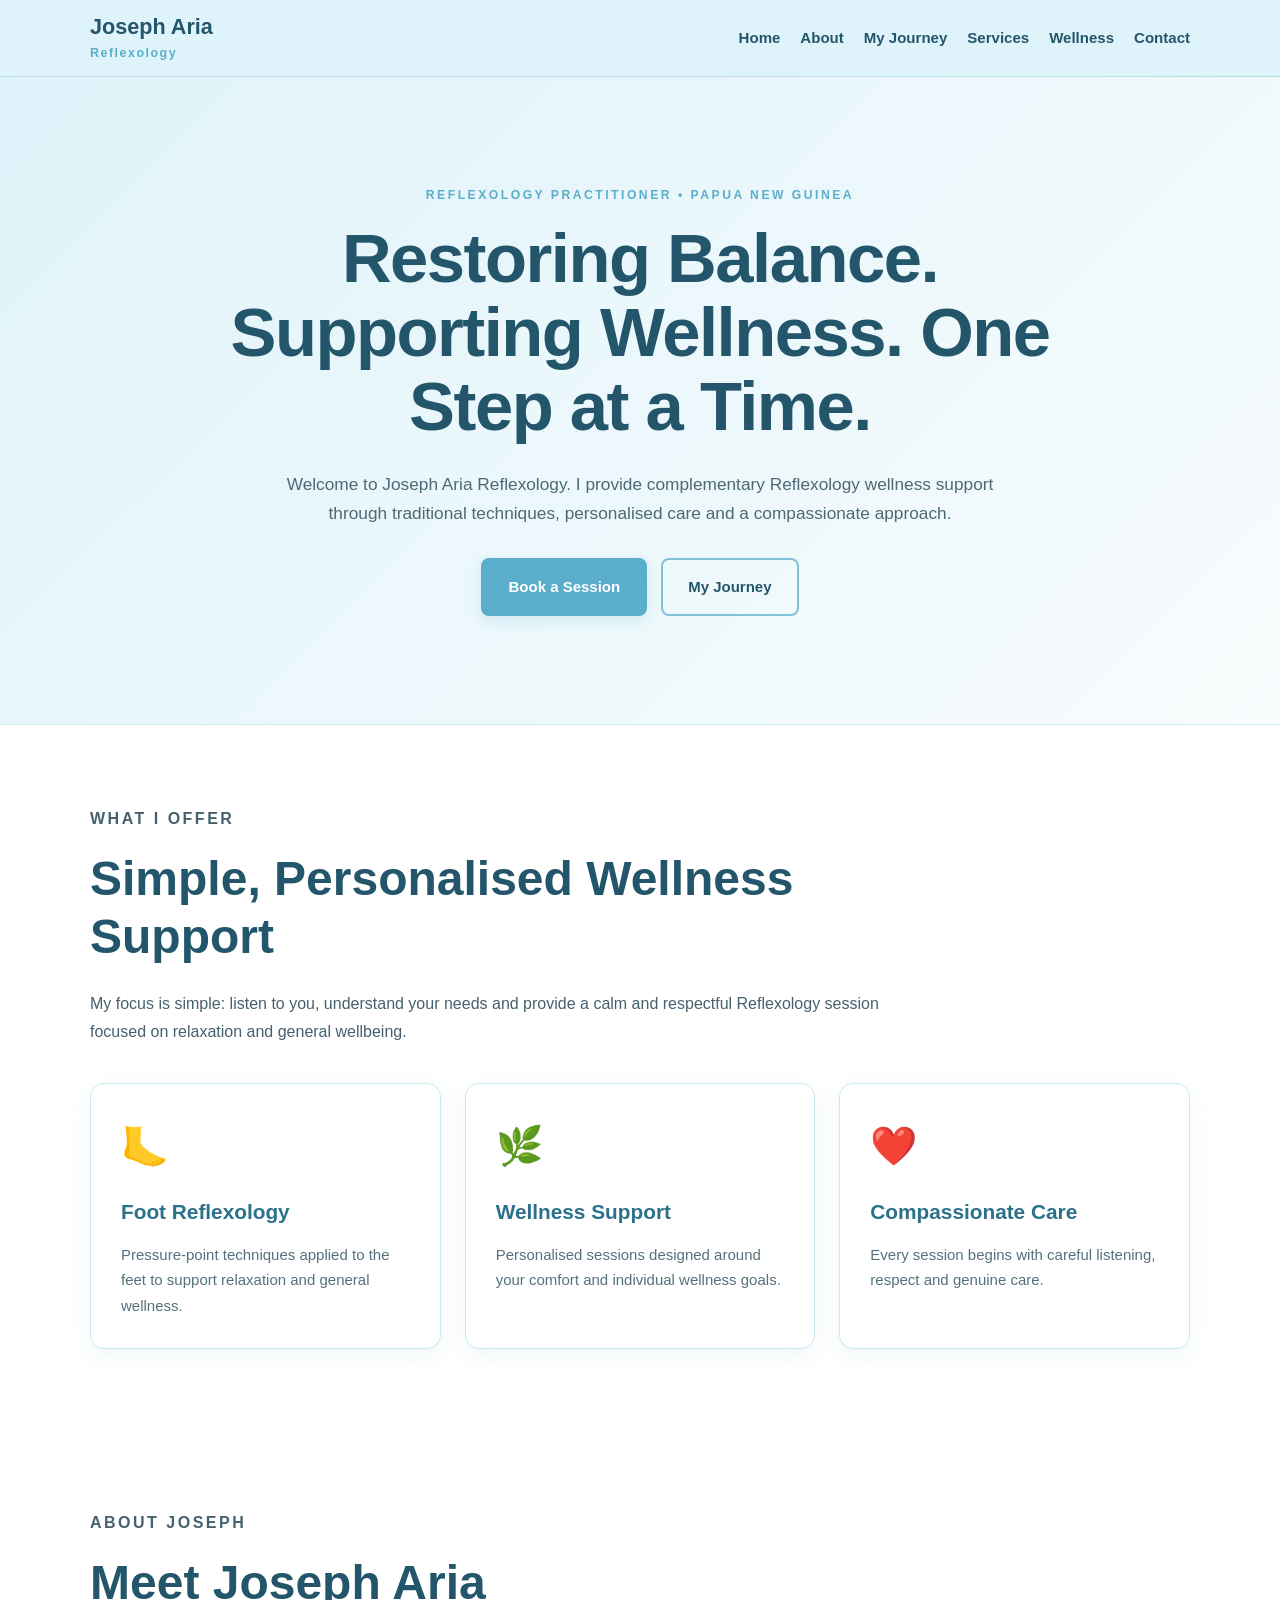
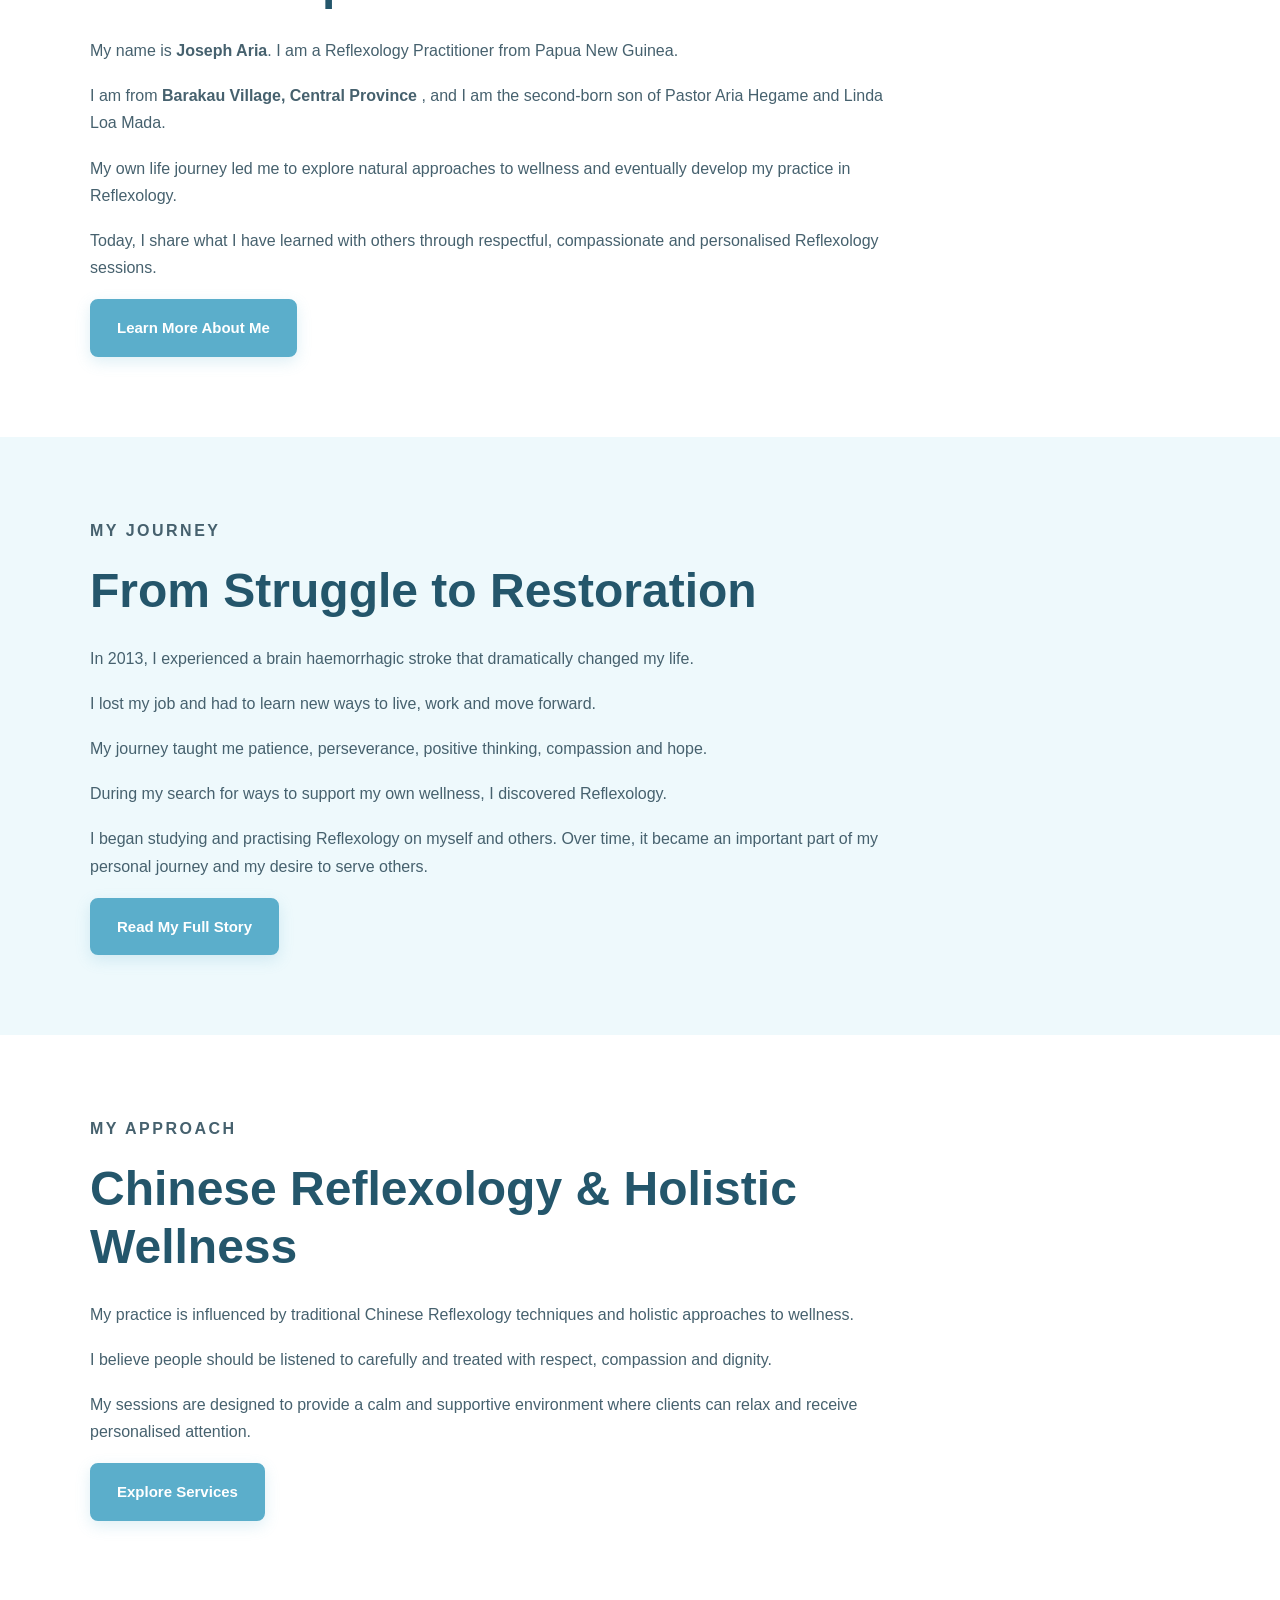
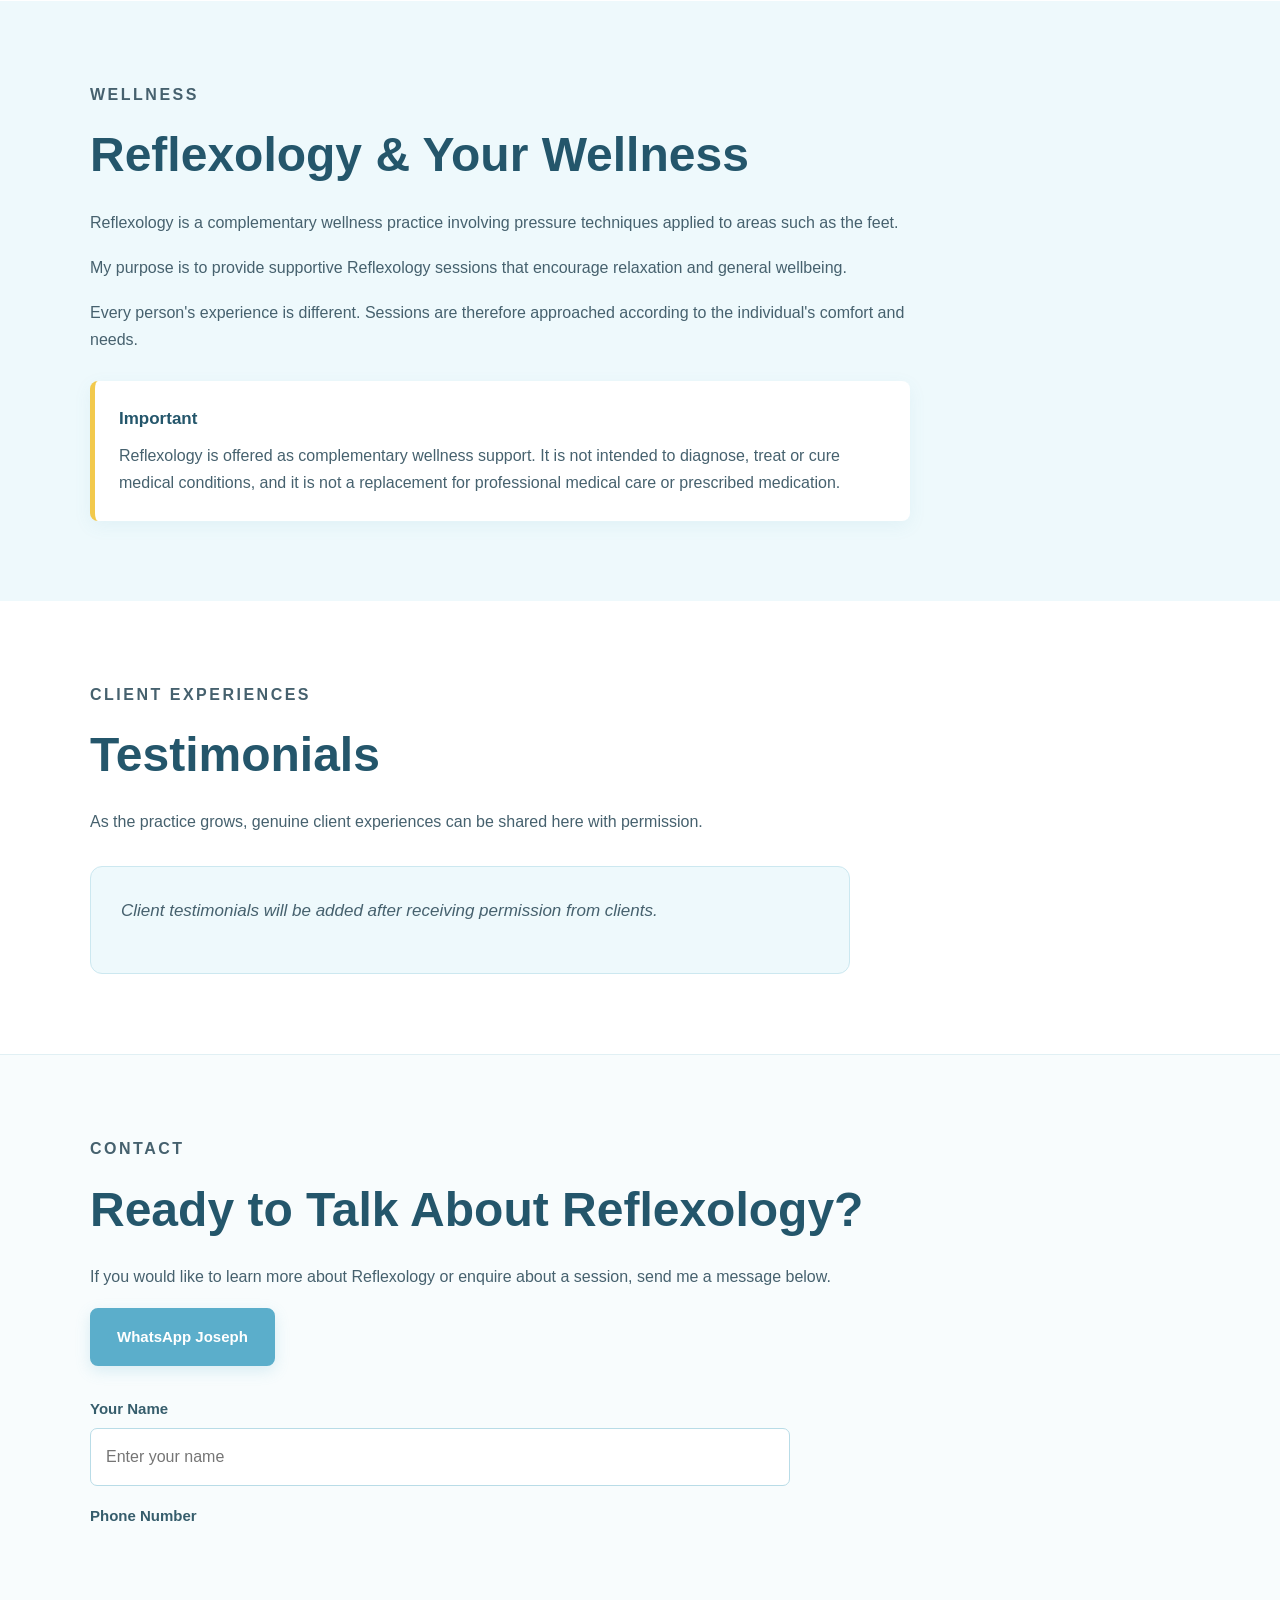
==== index.html @ c3924bcb "Refactor index.html structure and meta tags" ====
<!DOCTYPE html>
<html lang="en">

<head>

    <meta charset="UTF-8">

    <meta
        name="viewport"
        content="width=device-width, initial-scale=1.0"
    >

    <title>
        Joseph Aria Reflexology | Reflexology Practitioner PNG
    </title>

    <meta
        name="description"
        content="Joseph Aria Reflexology — complementary wellness support through Chinese Reflexology techniques in Papua New Guinea."
    >

    <link
        rel="stylesheet"
        href="style.css"
    >

</head>


<body>


    <!-- =========================================
         HEADER
    ========================================== -->

    <header>

        <div class="container">

            <div class="logo">

                <h2>
                    Joseph Aria
                </h2>

                <span>
                    Reflexology
                </span>

            </div>


            <button
                class="menu-toggle"
                aria-label="Open navigation menu"
                type="button"
            >
                ☰
            </button>


            <nav>

                <a href="index.html#home">
                    Home
                </a>

                <a href="about.html">
                    About
                </a>

                <a href="index.html#journey">
                    My Journey
                </a>

                <a href="services.html">
                    Services
                </a>

                <a href="index.html#wellness">
                    Wellness
                </a>

                <a href="index.html#contact">
                    Contact
                </a>

            </nav>

        </div>

    </header>



    <!-- =========================================
         MAIN
    ========================================== -->

    <main>


        <!-- =====================================
             HERO
        ====================================== -->

        <section
            id="home"
            class="hero"
        >

            <div class="container">

                <p class="section-label">
                    REFLEXOLOGY PRACTITIONER • PAPUA NEW GUINEA
                </p>


                <h1>
                    Restoring Balance.
                    Supporting Wellness.
                    One Step at a Time.
                </h1>


                <p>
                    Welcome to Joseph Aria Reflexology.
                    I provide complementary Reflexology
                    wellness support through traditional
                    techniques, personalised care and a
                    compassionate approach.
                </p>


                <div class="hero-buttons">

                    <a
                        href="#contact"
                        class="button primary"
                    >
                        Book a Session
                    </a>


                    <a
                        href="#journey"
                        class="button secondary"
                    >
                        My Journey
                    </a>

                </div>

            </div>

        </section>



        <!-- =====================================
             WHAT I OFFER
        ====================================== -->

        <section class="section">

            <div class="container">

                <p class="section-label">
                    WHAT I OFFER
                </p>


                <h2>
                    Simple, Personalised Wellness Support
                </h2>


                <p>
                    My focus is simple: listen to you,
                    understand your needs and provide a
                    calm and respectful Reflexology session
                    focused on relaxation and general
                    wellbeing.
                </p>


                <div class="service-grid">


                    <div class="service-card">

                        <div class="service-icon">
                            🦶
                        </div>

                        <h3>
                            Foot Reflexology
                        </h3>

                        <p>
                            Pressure-point techniques applied
                            to the feet to support relaxation
                            and general wellness.
                        </p>

                    </div>



                    <div class="service-card">

                        <div class="service-icon">
                            🌿
                        </div>

                        <h3>
                            Wellness Support
                        </h3>

                        <p>
                            Personalised sessions designed
                            around your comfort and individual
                            wellness goals.
                        </p>

                    </div>



                    <div class="service-card">

                        <div class="service-icon">
                            ❤️
                        </div>

                        <h3>
                            Compassionate Care
                        </h3>

                        <p>
                            Every session begins with careful
                            listening, respect and genuine care.
                        </p>

                    </div>


                </div>

            </div>

        </section>



        <!-- =====================================
             ABOUT JOSEPH
        ====================================== -->

        <section
            id="about"
            class="section"
        >

            <div class="container">

                <p class="section-label">
                    ABOUT JOSEPH
                </p>


                <h2>
                    Meet Joseph Aria
                </h2>


                <p>
                    My name is <strong>Joseph Aria</strong>.
                    I am a Reflexology Practitioner from
                    Papua New Guinea.
                </p>


                <p>
                    I am from
                    <strong>
                        Barakau Village, Central Province
                    </strong>,
                    and I am the second-born son of
                    Pastor Aria Hegame and Linda Loa Mada.
                </p>


                <p>
                    My own life journey led me to explore
                    natural approaches to wellness and
                    eventually develop my practice in
                    Reflexology.
                </p>


                <p>
                    Today, I share what I have learned with
                    others through respectful, compassionate
                    and personalised Reflexology sessions.
                </p>


                <a
                    href="about.html"
                    class="button primary"
                >
                    Learn More About Me
                </a>

            </div>

        </section>



        <!-- =====================================
             MY JOURNEY
        ====================================== -->

        <section
            id="journey"
            class="section journey-section"
        >

            <div class="container">

                <p class="section-label">
                    MY JOURNEY
                </p>


                <h2>
                    From Struggle to Restoration
                </h2>


                <p>
                    In 2013, I experienced a brain
                    haemorrhagic stroke that dramatically
                    changed my life.
                </p>


                <p>
                    I lost my job and had to learn new ways
                    to live, work and move forward.
                </p>


                <p>
                    My journey taught me patience,
                    perseverance, positive thinking,
                    compassion and hope.
                </p>


                <p>
                    During my search for ways to support
                    my own wellness, I discovered
                    Reflexology.
                </p>


                <p>
                    I began studying and practising
                    Reflexology on myself and others.
                    Over time, it became an important part
                    of my personal journey and my desire
                    to serve others.
                </p>


                <a
                    href="about.html"
                    class="button primary"
                >
                    Read My Full Story
                </a>

            </div>

        </section>



        <!-- =====================================
             MY APPROACH
        ====================================== -->

        <section class="section">

            <div class="container">

                <p class="section-label">
                    MY APPROACH
                </p>


                <h2>
                    Chinese Reflexology & Holistic Wellness
                </h2>


                <p>
                    My practice is influenced by traditional
                    Chinese Reflexology techniques and
                    holistic approaches to wellness.
                </p>


                <p>
                    I believe people should be listened to
                    carefully and treated with respect,
                    compassion and dignity.
                </p>


                <p>
                    My sessions are designed to provide a
                    calm and supportive environment where
                    clients can relax and receive
                    personalised attention.
                </p>


                <a
                    href="services.html"
                    class="button primary"
                >
                    Explore Services
                </a>

            </div>

        </section>



        <!-- =====================================
             WELLNESS
        ====================================== -->

        <section
            id="wellness"
            class="section wellness-section"
        >

            <div class="container">

                <p class="section-label">
                    WELLNESS
                </p>


                <h2>
                    Reflexology & Your Wellness
                </h2>


                <p>
                    Reflexology is a complementary wellness
                    practice involving pressure techniques
                    applied to areas such as the feet.
                </p>


                <p>
                    My purpose is to provide supportive
                    Reflexology sessions that encourage
                    relaxation and general wellbeing.
                </p>


                <p>
                    Every person's experience is different.
                    Sessions are therefore approached
                    according to the individual's comfort
                    and needs.
                </p>


                <div class="notice">

                    <strong>
                        Important
                    </strong>

                    <p>
                        Reflexology is offered as complementary
                        wellness support. It is not intended
                        to diagnose, treat or cure medical
                        conditions, and it is not a replacement
                        for professional medical care or
                        prescribed medication.
                    </p>

                </div>

            </div>

        </section>



        <!-- =====================================
             CLIENT EXPERIENCES
        ====================================== -->

        <section class="section">

            <div class="container">

                <p class="section-label">
                    CLIENT EXPERIENCES
                </p>


                <h2>
                    Testimonials
                </h2>


                <p>
                    As the practice grows, genuine client
                    experiences can be shared here with
                    permission.
                </p>


                <div class="testimonial">

                    <p>
                        Client testimonials will be added
                        after receiving permission from
                        clients.
                    </p>

                </div>

            </div>

        </section>



        <!-- =====================================
             CONTACT
        ====================================== -->

        <section
            id="contact"
            class="section contact-section"
        >

            <div class="container">

                <p class="section-label">
                    CONTACT
                </p>


                <h2>
                    Ready to Talk About Reflexology?
                </h2>


                <p>
                    If you would like to learn more about
                    Reflexology or enquire about a session,
                    send me a message below.
                </p>


                <!-- WHATSAPP -->

                <a
                    href="https://wa.me/67577432661?text=Hello%20Joseph%2C%20I%20would%20like%20to%20learn%20more%20about%20Reflexology."
                    class="button primary whatsapp-button"
                    target="_blank"
                    rel="noopener"
                >
                    WhatsApp Joseph
                </a>


                <!-- CONTACT FORM -->

                <form id="contactForm">


                    <label for="name">
                        Your Name
                    </label>


                    <input
                        type="text"
                        id="name"
                        name="name"
                        placeholder="Enter your name"
                        required
                    >


                    <label for="phone">
                        Phone Number
                    </label>


                    <input
                        type="tel"
                        id
---- style.css ----
/* =====================================================
JOSEPH ARIA REFLEXOLOGY
REFLEXOLOGY PRACTITIONER PNG
80/20 WEBSITE DESIGN
===================================================== */

/* =====================================================

1. RESET
   ===================================================== */

* {
  margin: 0;
  padding: 0;
  box-sizing: border-box;
  }

html {
scroll-behavior: smooth;
}

body {
font-family: Arial, Helvetica, sans-serif;
background: #ffffff;
color: #365563;
line-height: 1.7;
}

img {
max-width: 100%;
height: auto;
display: block;
}

a {
color: inherit;
}

button,
input,
textarea {
font: inherit;
}

/* =====================================================
2. CONTAINER
===================================================== */

.container {
width: 90%;
max-width: 1100px;
margin: 0 auto;
}

/* =====================================================
3. HEADER
===================================================== */

header {
position: sticky;
top: 0;
z-index: 1000;

background: #dff3fa;

border-bottom: 1px solid #b9dce8;

}

header .container {
min-height: 76px;

display: flex;
align-items: center;
justify-content: space-between;

gap: 20px;

}

/* =====================================================
4. LOGO
===================================================== */

.logo {
line-height: 1.1;
}

.logo h2 {
color: #24566b;

font-size: 1.35rem;

margin-bottom: 4px;

}

.logo span {
color: #5baecb;

font-size: 0.78rem;

font-weight: bold;

letter-spacing: 1.5px;

}

/* =====================================================
5. MOBILE MENU BUTTON
===================================================== */

.menu-toggle {
display: none;

border: none;
background: transparent;

color: #24566b;

font-size: 30px;

cursor: pointer;

padding: 5px;

}

/* =====================================================
6. NAVIGATION
===================================================== */

nav {
display: flex;

align-items: center;

gap: 20px;

}

nav a {
color: #24566b;

text-decoration: none;

font-size: 0.94rem;

font-weight: 600;

padding: 8px 0;

transition: color 0.25s ease;

}

nav a:hover {
color: #d1a52c;
}

/* =====================================================
7. HERO — THE FIRST 20%
===================================================== */

.hero {
min-height: 72vh;

display: flex;
align-items: center;

text-align: center;

background:
    linear-gradient(
        135deg,
        #dff3fa 0%,
        #f8fcfd 100%
    );

border-bottom: 1px solid #cde9f2;

padding: 90px 0;

}

.hero .container {
max-width: 950px;
}

.hero h1 {
max-width: 900px;

margin: 16px auto 25px;

color: #24566b;

font-size: clamp(2.4rem, 7vw, 4.3rem);

line-height: 1.08;

letter-spacing: -1.5px;

}

.hero p:not(.section-label) {
max-width: 720px;

margin: 0 auto 30px;

color: #4d6975;

font-size: 1.08rem;

}

/* =====================================================
8. SECTION LABEL
===================================================== */

.section-label {
color: #5baecb;

font-size: 0.76rem;

font-weight: bold;

letter-spacing: 2.5px;

text-transform: uppercase;

margin-bottom: 14px;

}

/* =====================================================
9. HERO BUTTONS
===================================================== */

.hero-buttons {
display: flex;

justify-content: center;
align-items: center;

gap: 14px;

flex-wrap: wrap;

margin-top: 28px;

}

/* =====================================================
10. BUTTON SYSTEM
===================================================== */

.button {
display: inline-block;

padding: 14px 25px;

border-radius: 8px;

text-decoration: none;

font-size: 15px;

font-weight: bold;

border: 2px solid transparent;

cursor: pointer;

transition:
    transform 0.2s ease,
    background 0.2s ease,
    color 0.2s ease,
    border-color 0.2s ease;

}

.button:hover {
transform: translateY(-2px);
}

.primary {
background: #5baecb;

color: #ffffff;

border-color: #5baecb;

box-shadow:
    0 5px 15px rgba(91, 174, 203, 0.20);

}

.primary:hover {
background: #24566b;

border-color: #24566b;

}

.secondary {
background: transparent;

color: #24566b;

border-color: #7fc3da;

}

.secondary:hover {
background: #24566b;

color: #ffffff;

border-color: #24566b;

}

/* =====================================================
11. GENERAL SECTIONS
===================================================== */

.section {
padding: 80px 0;
}

.section h2 {
max-width: 850px;

color: #24566b;

font-size: clamp(2rem, 5vw, 3rem);

line-height: 1.2;

margin-bottom: 25px;

}

.section p {
max-width: 820px;

color: #46616e;

font-size: 16px;

margin-bottom: 18px;

}

/* =====================================================
12. ALTERNATING SECTIONS
===================================================== */

.journey-section,
.wellness-section {
background: #eef9fc;
}

/* =====================================================
13. SERVICES
===================================================== */

.service-grid {
display: grid;

grid-template-columns: repeat(3, 1fr);

gap: 24px;

margin-top: 38px;

}

.service-card {
background: #ffffff;

border: 1px solid #cce8f0;

border-radius: 14px;

padding: 30px;

box-shadow:
    0 6px 22px rgba(80, 150, 175, 0.09);

transition:
    transform 0.2s ease,
    box-shadow 0.2s ease;

}

.service-card:hover {
transform: translateY(-5px);

box-shadow:
    0 12px 30px rgba(80, 150, 175, 0.15);

}

.service-icon {
font-size: 38px;

margin-bottom: 16px;

}

.service-card h3 {
color: #2c718a;

font-size: 1.3rem;

margin-bottom: 12px;

}

.service-card p {
color: #55717d;

font-size: 15px;

margin-bottom: 0;

}

/* =====================================================
14. WELLNESS NOTICE
===================================================== */

.notice {
max-width: 820px;

margin-top: 28px;

padding: 24px;

background: #ffffff;

border-left: 5px solid #f2c94c;

border-radius: 8px;

box-shadow:
    0 5px 18px rgba(80, 150, 175, 0.08);

}

.notice strong {
display: block;

color: #24566b;

font-size: 17px;

margin-bottom: 8px;

}

.notice p {
margin-bottom: 0;
}

/* =====================================================
15. TESTIMONIALS
===================================================== */

.testimonial {
max-width: 760px;

margin-top: 30px;

padding: 30px;

background: #eef9fc;

border: 1px solid #cce8f0;

border-radius: 12px;

}

.testimonial p {
font-size: 17px;

font-style: italic;

}

.testimonial strong {
display: block;

color: #2c718a;

margin-top: 12px;

}

/* =====================================================
16. CONTACT
===================================================== */

#contact {
background: #f8fcfd;
}

.contact-section {
border-top: 1px solid #e1f0f4;
}

#contactForm {
max-width: 700px;

margin-top: 30px;

}

#contactForm label {
display: block;

color: #365d6c;

margin: 17px 0 7px;

font-size: 15px;

font-weight: bold;

}

#contactForm input,
#contactForm textarea {
width: 100%;

padding: 14px 15px;

border: 1px solid #b9dce7;

border-radius: 7px;

background: #ffffff;

color: #29404f;

font-size: 16px;

outline: none;

transition:
    border-color 0.2s ease,
    box-shadow 0.2s ease;

}

#contactForm input:focus,
#contactForm textarea:focus {
border-color: #5baecb;

box-shadow:
    0 0 0 3px rgba(91, 174, 203, 0.12);

}

#contactForm textarea {
resize: vertical;

min-height: 140px;

}

#contactForm button {
margin-top: 20px;
}

#formMessage {
margin-top: 18px;

color: #397d96;

font-weight: bold;

}

/* =====================================================
17. FOOTER
===================================================== */

footer {
background: #24566b;

color: #ffffff;

text-align: center;

padding: 50px 0;

border-top: 4px solid #f2c94c;

}

footer h3 {
color: #ffffff;

font-size: 20px;

letter-spacing: 1px;

margin-bottom: 10px;

}

footer p {
color: #d9edf3;

margin: 5px auto;

font-size: 14px;

}

.copyright {
margin-top: 24px !important;

color: #b9dce8 !important;

font-size: 12px !important;

}

/* =====================================================
18. ACCESSIBILITY
===================================================== */

a:focus,
button:focus,
input:focus,
textarea:focus {
outline: 3px solid #f2c94c;

outline-offset: 3px;

}

/* =====================================================
19. TABLET
===================================================== */

@media (max-width: 900px) {

nav {
    gap: 13px;
}

nav a {
    font-size: 0.88rem;
}

.service-grid {
    grid-template-columns: 1fr 1fr;
}

}

/* =====================================================
20. MOBILE
===================================================== */

@media (max-width: 768px) {

header .container {
    min-height: 68px;
}

.menu-toggle {
    display: block;
}

nav {
    display: none;

    position: absolute;

    top: 68px;

    left: 0;

    width: 100%;

    background: #dff3fa;

    flex-direction: column;

    align-items: stretch;

    gap: 0;

    padding: 8px 5%;

    border-bottom: 1px solid #b9dce8;

    box-shadow:
        0 8px 20px rgba(36, 86, 107, 0.10);
}

nav.active,
nav.show {
    display: flex;
}

nav a {
    padding: 14px 0;

    border-bottom: 1px solid #cce8f0;

    font-size: 15px;
}

nav a:last-child {
    border-bottom: none;
}

.hero {
    min-height: 75vh;

    padding: 70px 0;
}

.hero h1 {
    font-size: clamp(2.25rem, 11vw, 3.5rem);

    letter-spacing: -1px;
}

.hero p:not(.section-label) {
    font-size: 1rem;
}

.hero-buttons {
    flex-direction: column;

    align-items: stretch;

    max-width: 360px;

    margin-left: auto;

    margin-right: auto;
}

.hero-buttons .button {
    text-align: center;

    width: 100%;
}

.section {
    padding: 65px 0;
}

.section h2 {
    font-size: 2.1rem;
}

.service-grid {
    grid-template-columns: 1fr;

    gap: 18px;
}

.service-card {
    padding: 26px;
}

.notice {
    padding: 20px;
}

.testimonial {
    padding: 25px;
}

footer {
    padding: 45px 0;
}

}

/* =====================================================
21. SMALL PHONES
===================================================== */

@media (max-width: 400px) {

.container {
    width: 92%;
}

.logo h2 {
    font-size: 1.15rem;
}

.logo span {
    font-size: 0.7rem;
}

.hero h1 {
    font-size: 2.1rem;
}

.section h2 {
    font-size: 1.9rem;
}

}

/* =====================================================
22. REDUCED MOTION
===================================================== */

@media (prefers-reduced-motion: reduce) {

html {
    scroll-behavior: auto;
}

*,
*::before,
*::after {
    transition: none !important;
}

}
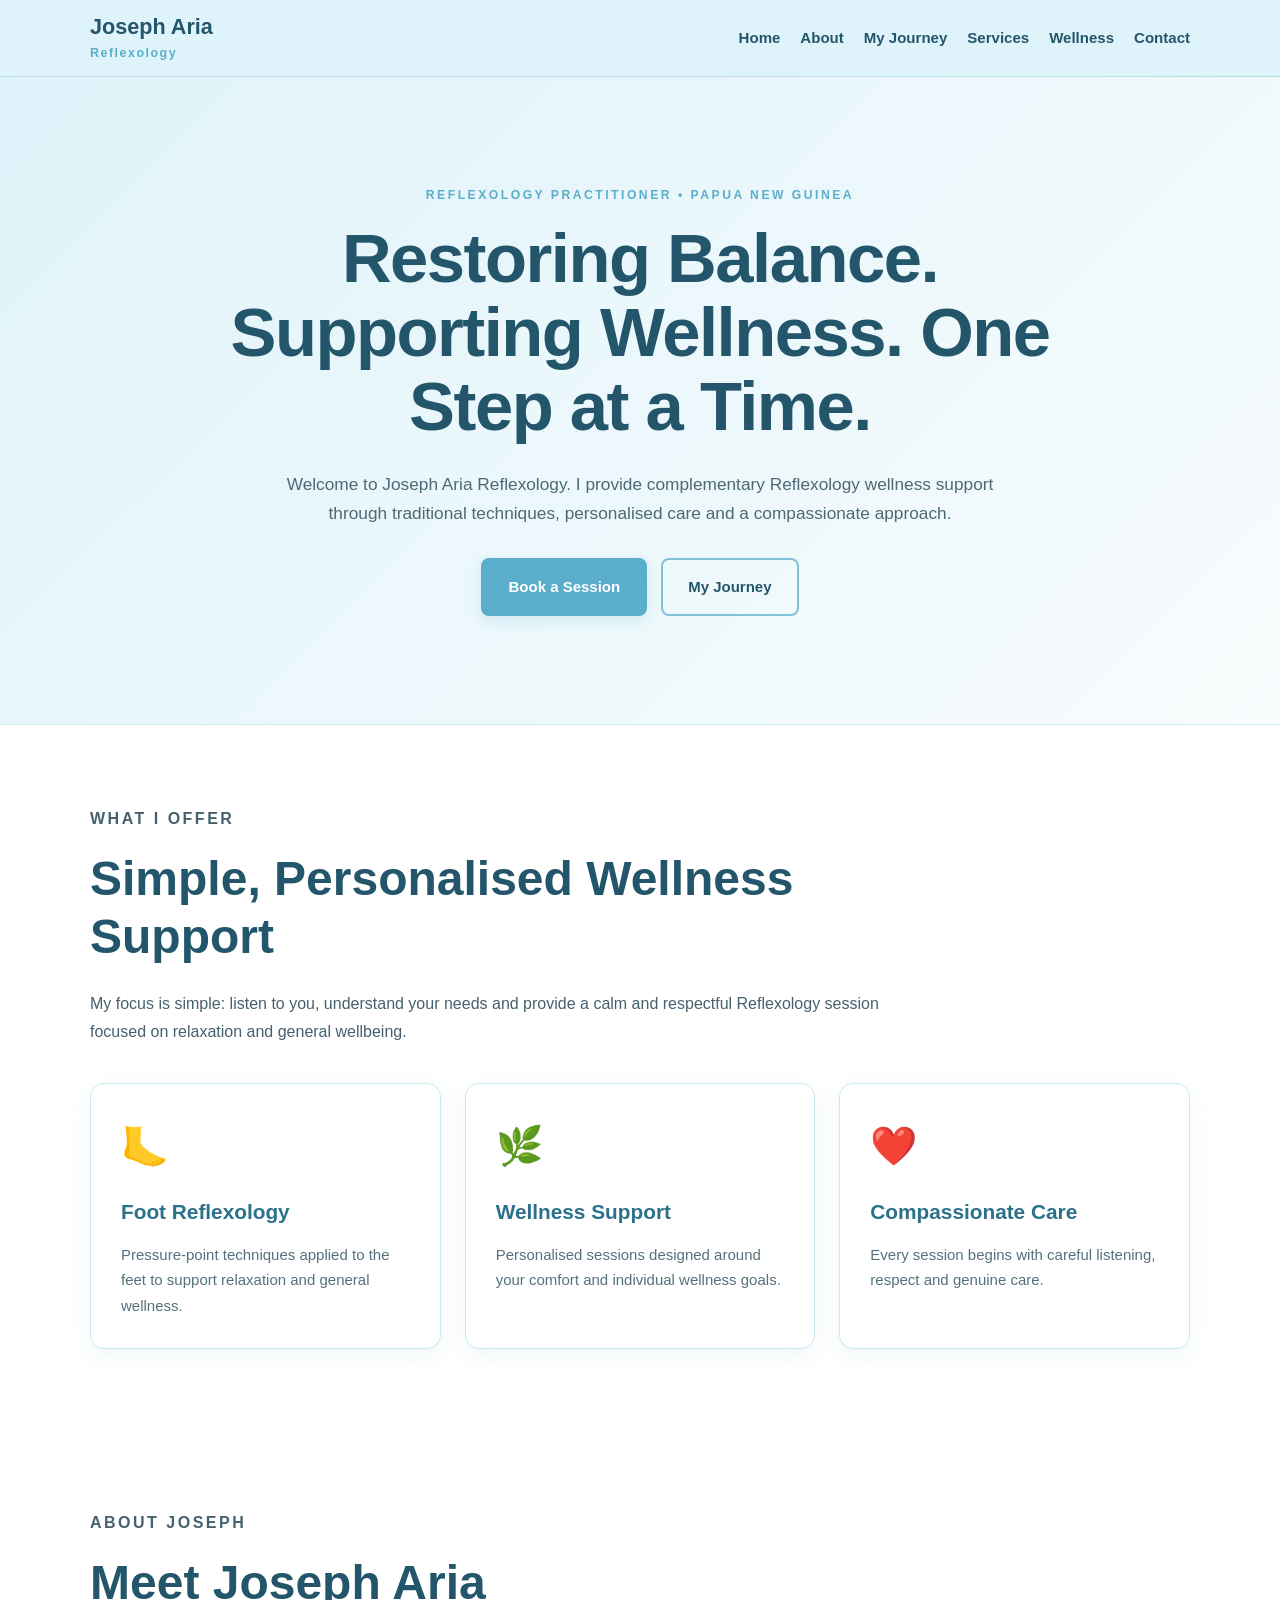
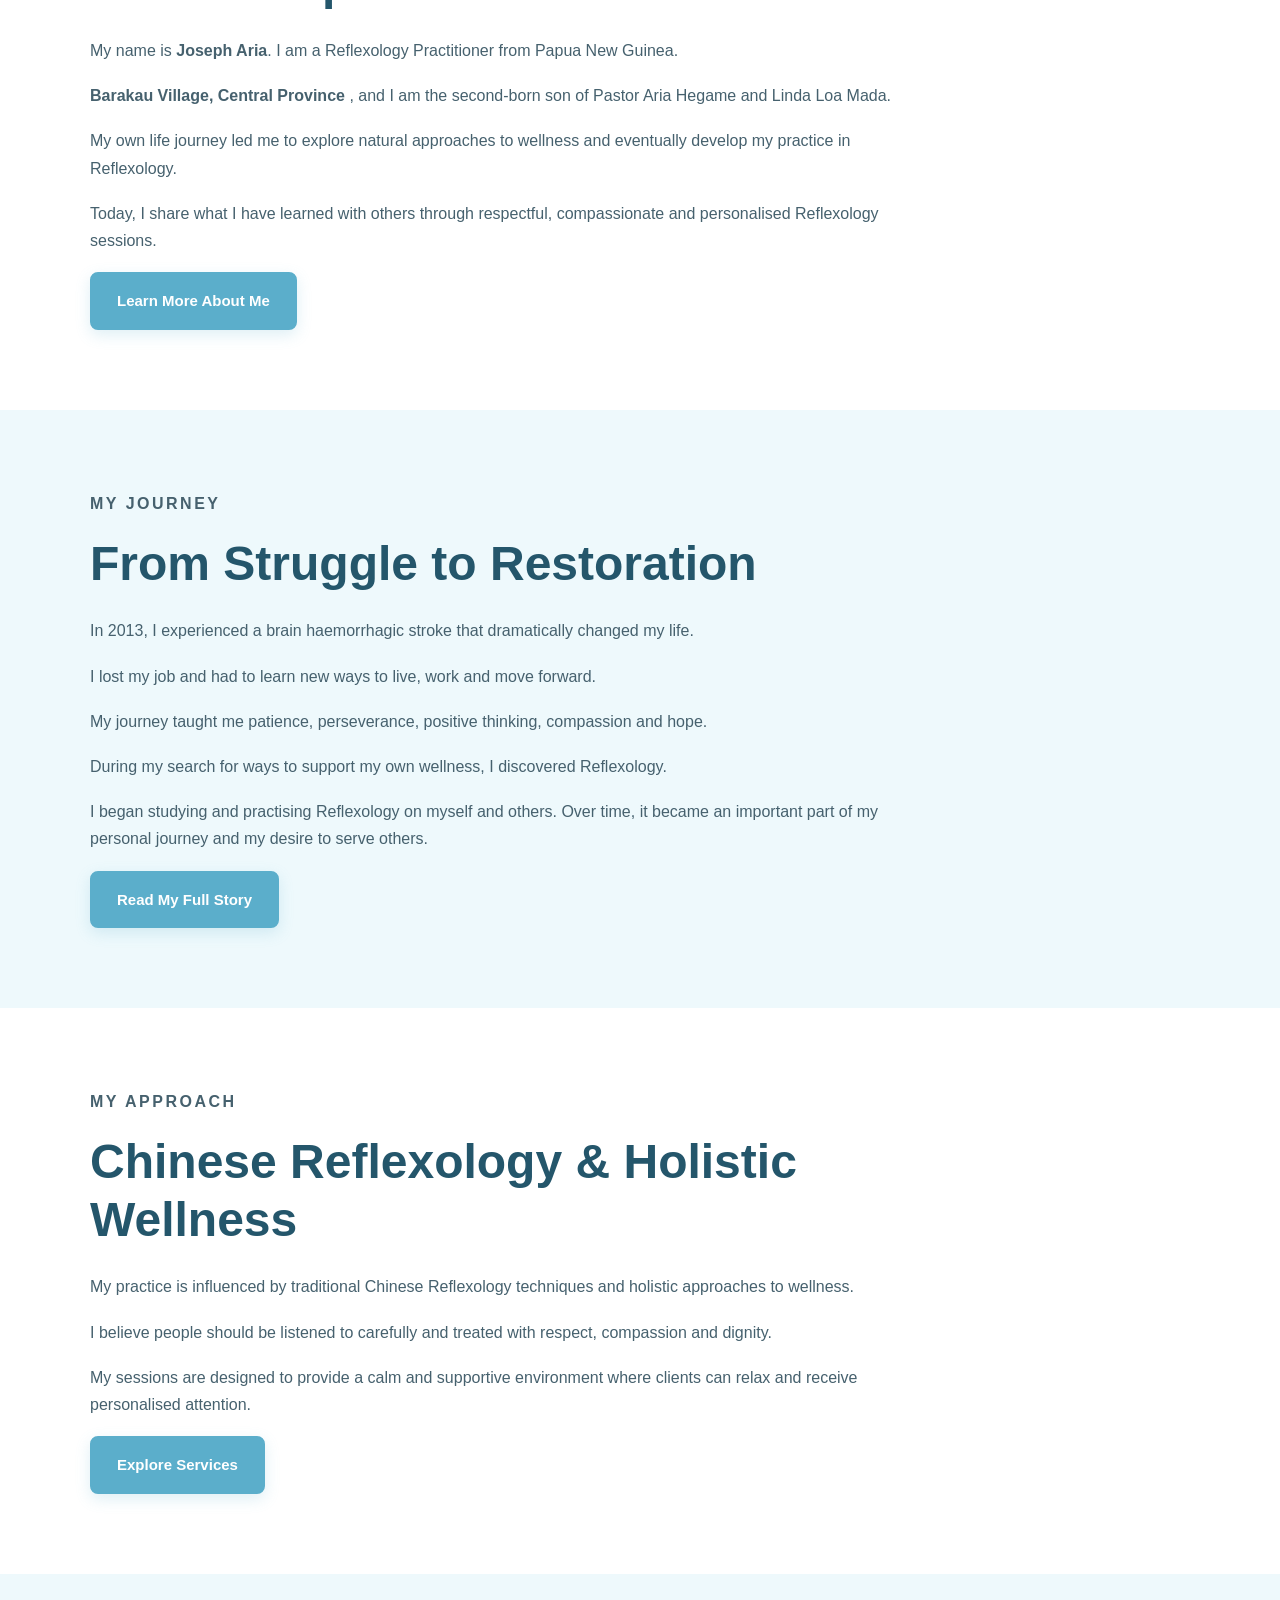
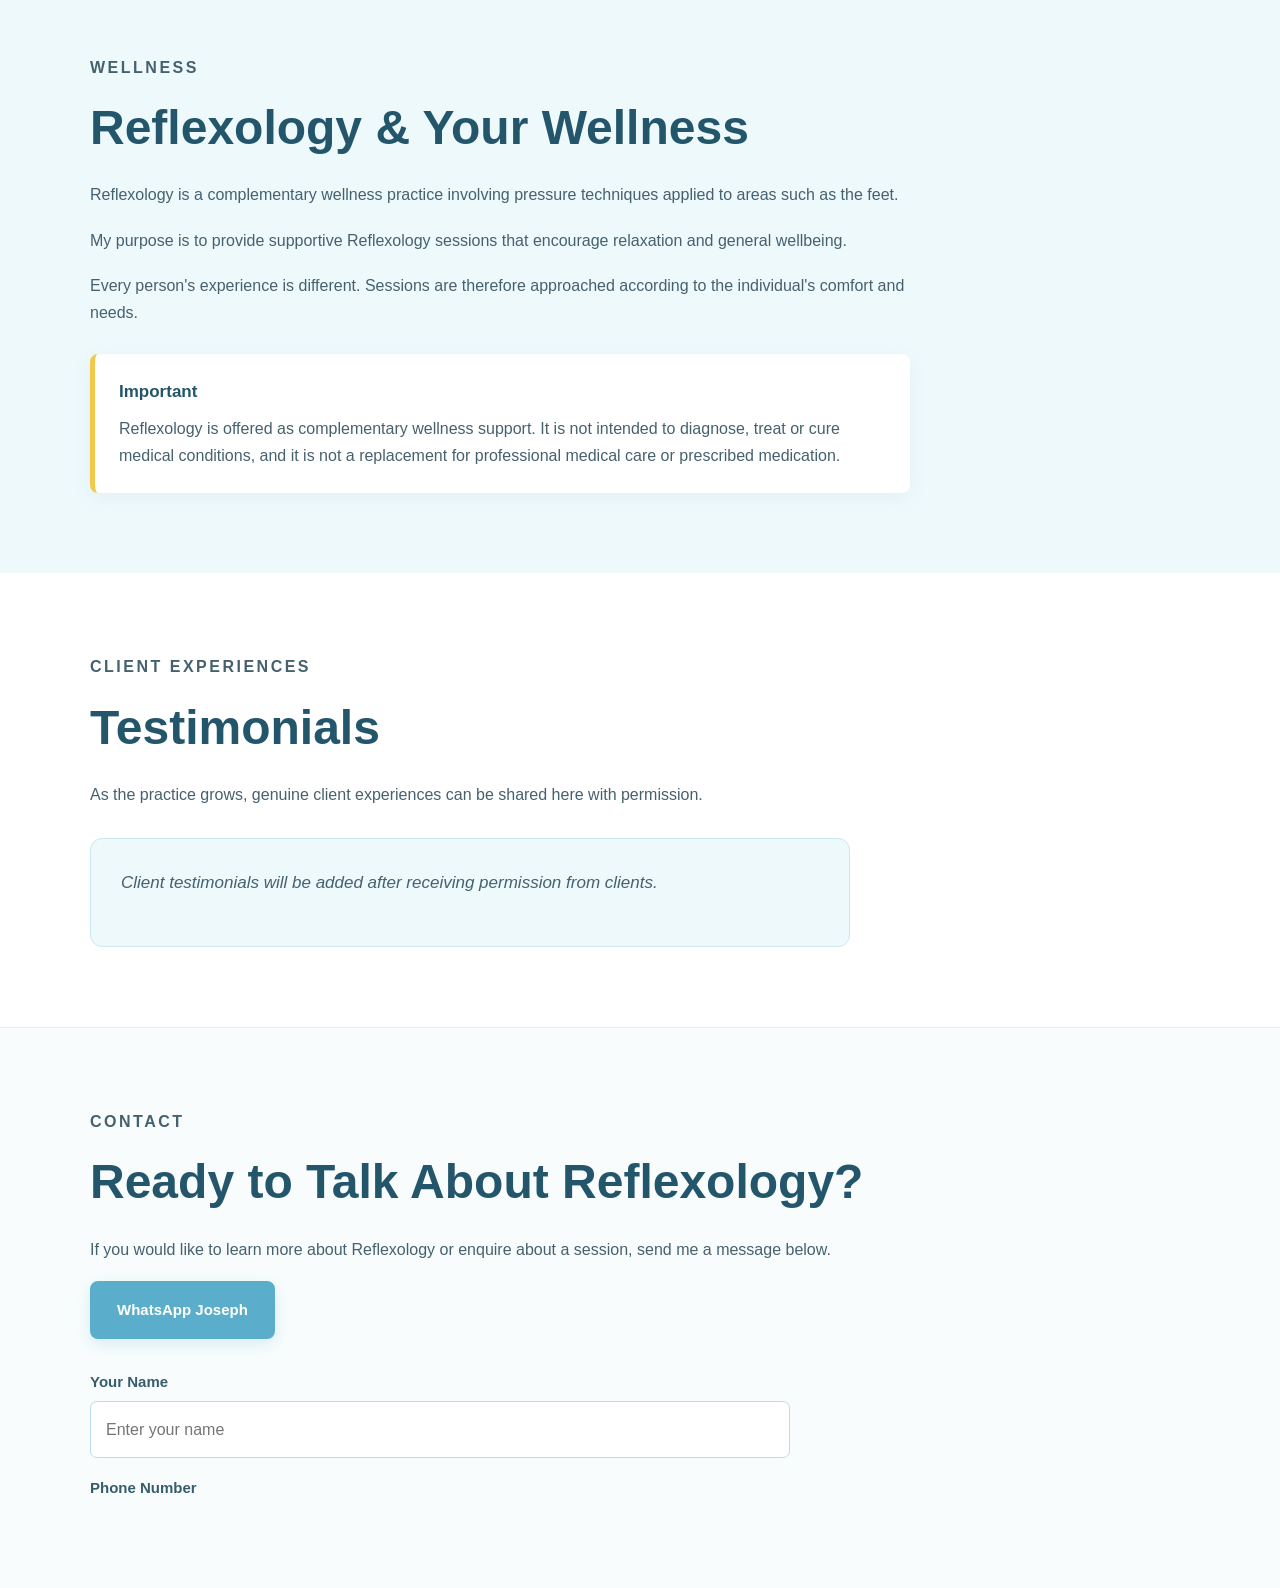
==== commit f4c83b7d: "Refactor paragraph to simplify location display" ====
--- a/index.html
+++ b/index.html
@@ -283,10 +283,9 @@
 
 
                 <p>
-                    I am from
                     <strong>
-                        Barakau Village, Central Province
-                    </strong>,
+    Barakau Village, Central Province
+</strong>,
                     and I am the second-born son of
                     Pastor Aria Hegame and Linda Loa Mada.
                 </p>
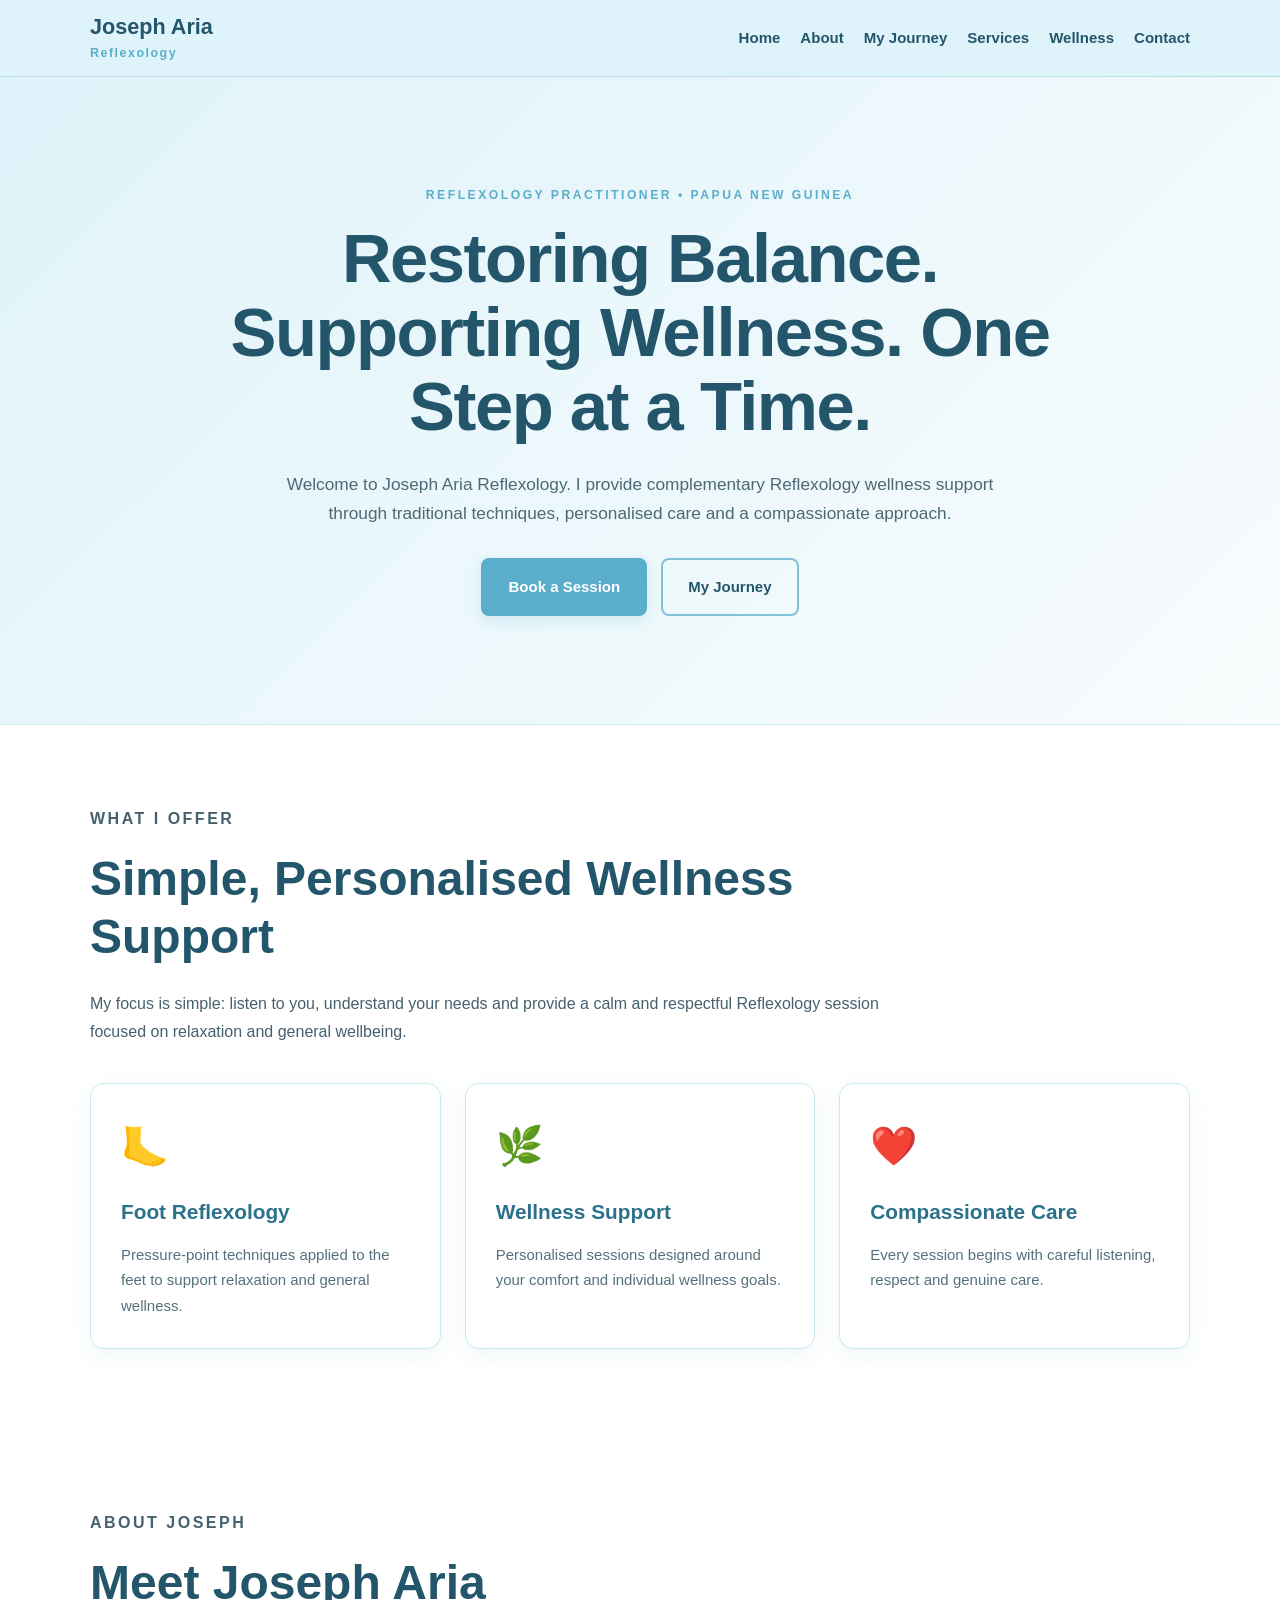
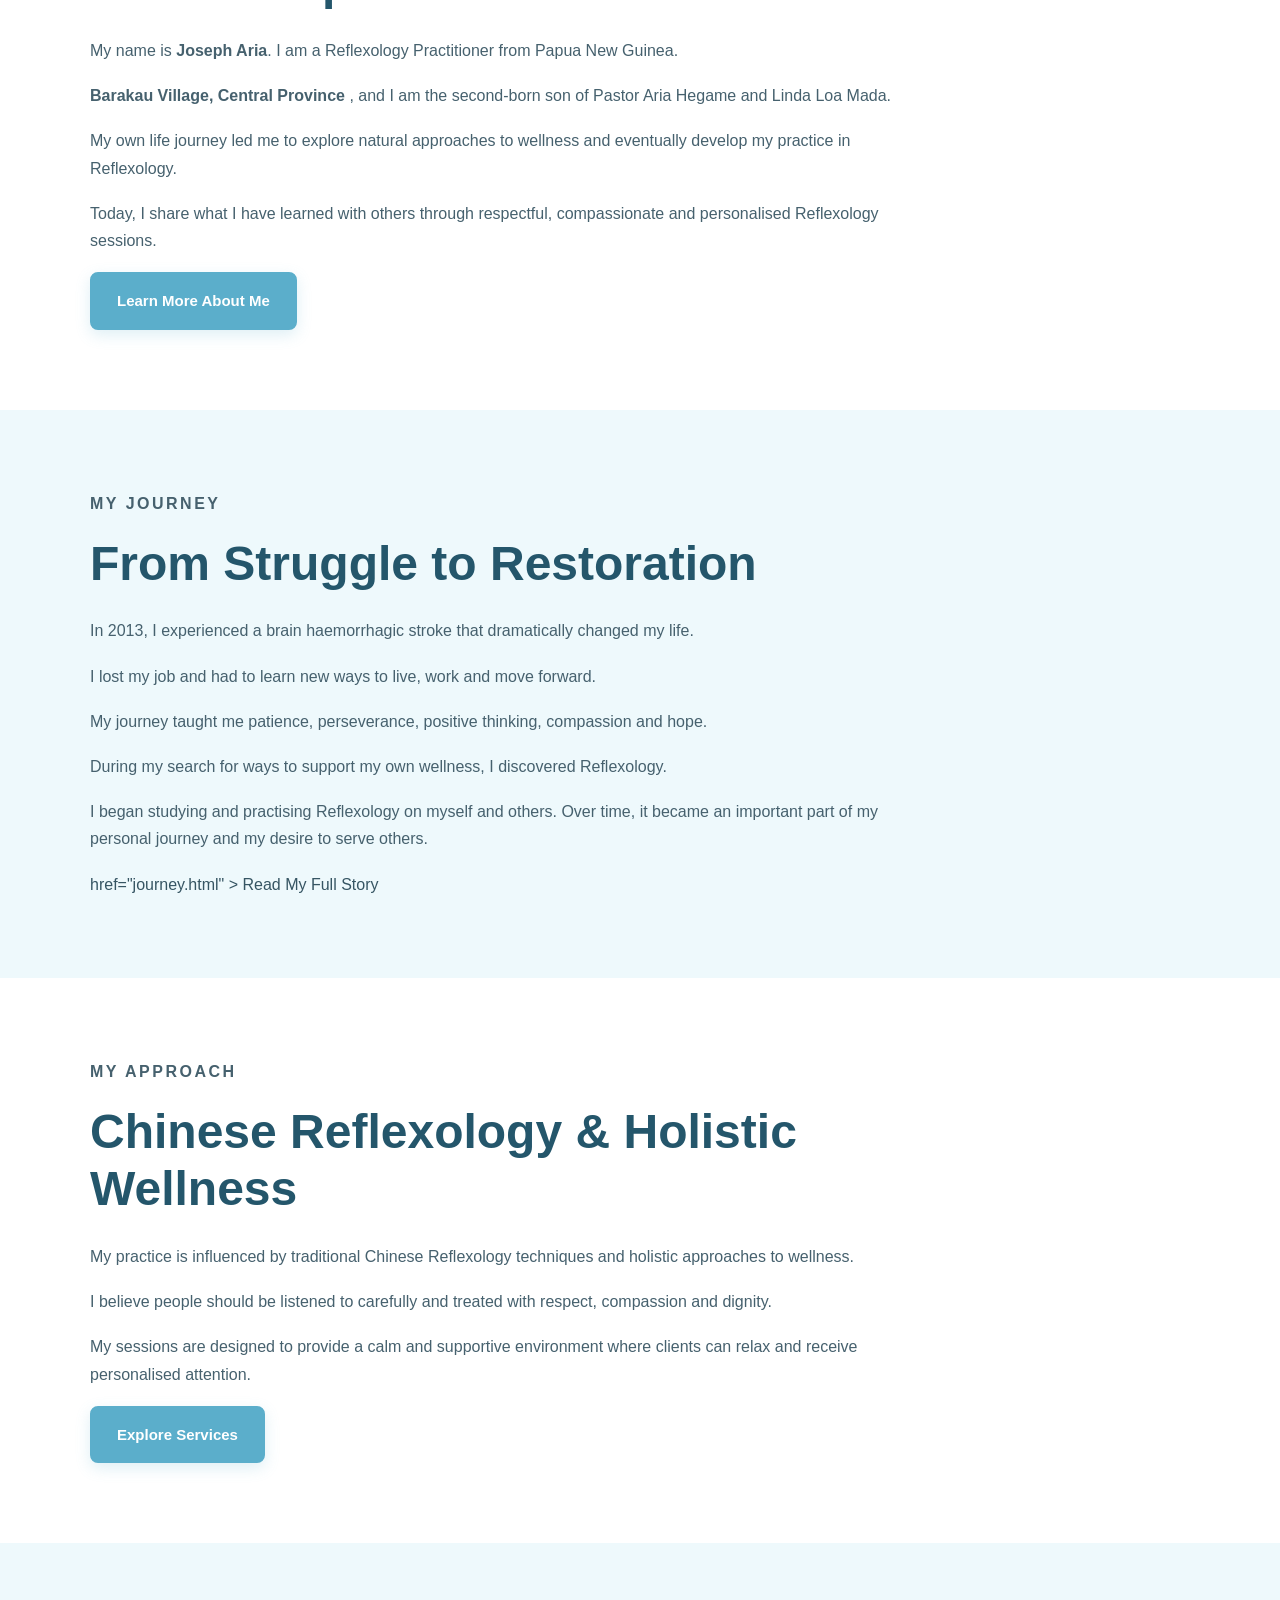
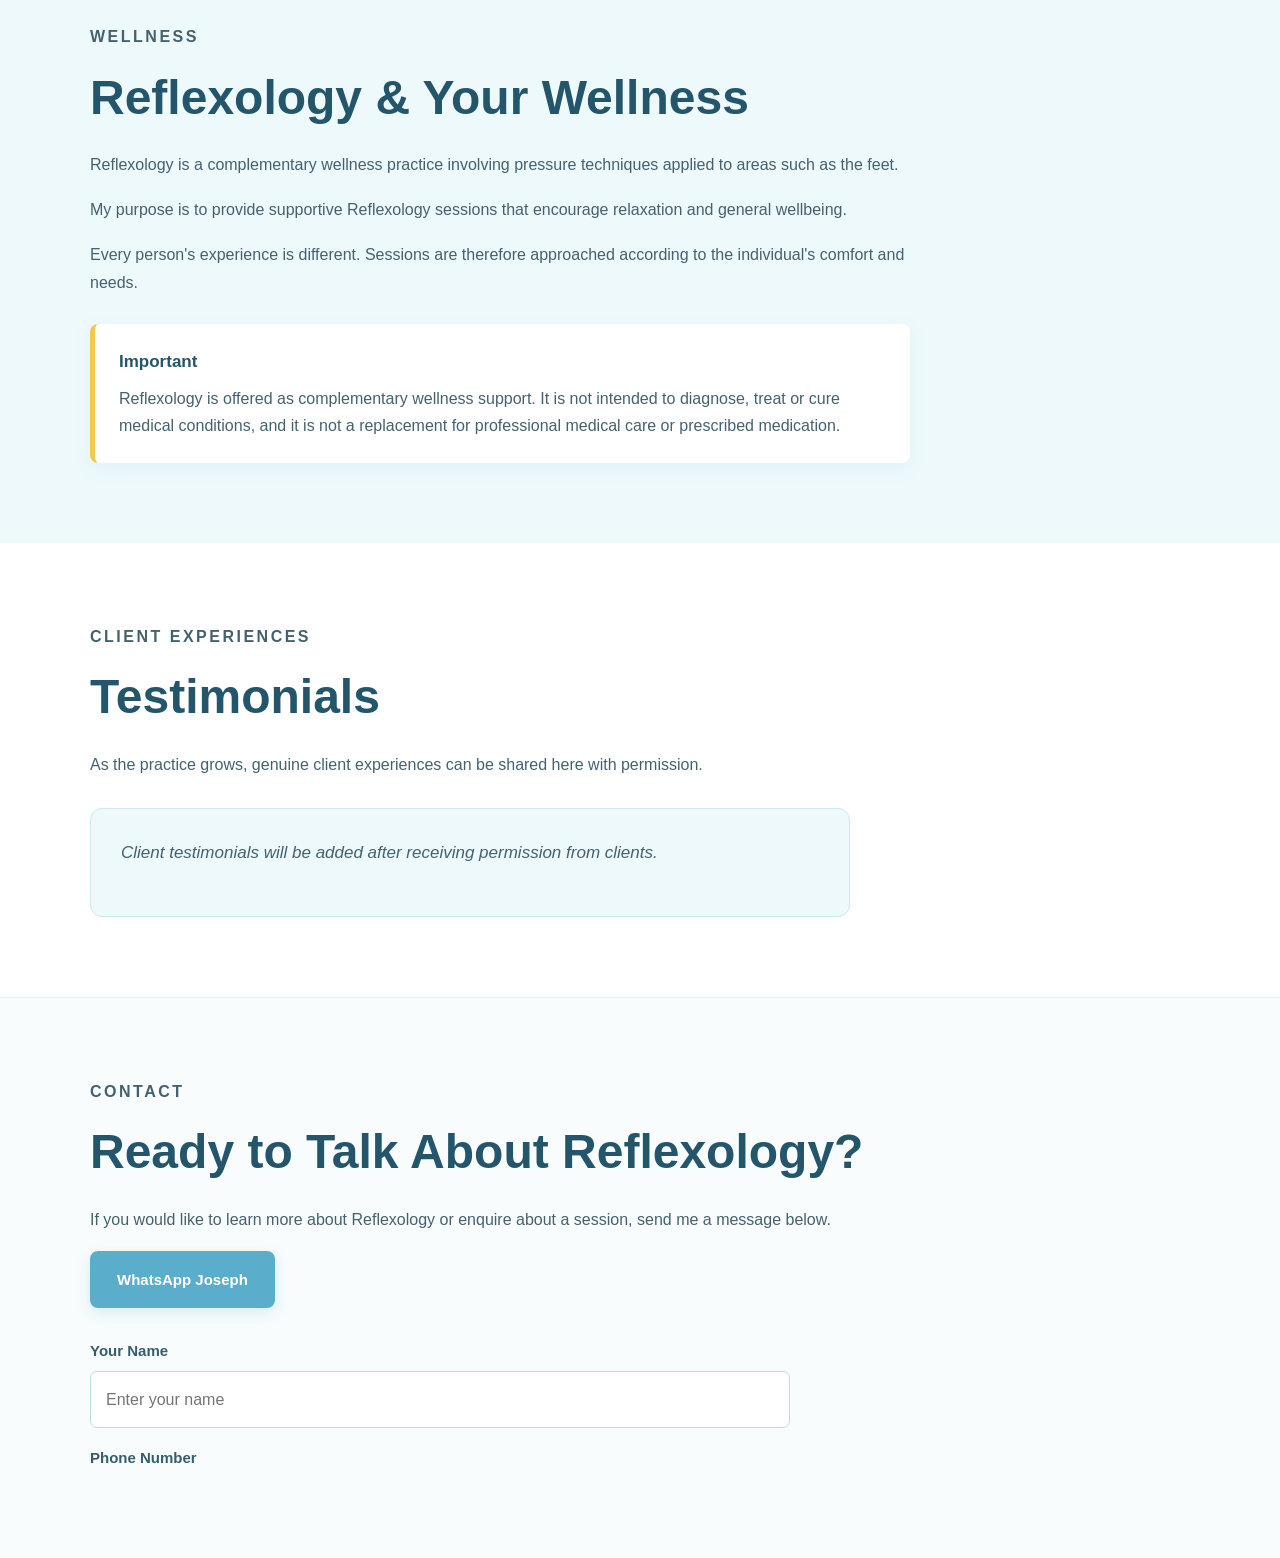
==== commit ea3dbf19: "Update link to 'journey.html' in index.html" ====
--- a/index.html
+++ b/index.html
@@ -376,9 +376,7 @@
                 </p>
 
 
-                <a
-                    href="about.html"
-                    class="button primary"
+               href="journey.html"
                 >
                     Read My Full Story
                 </a>
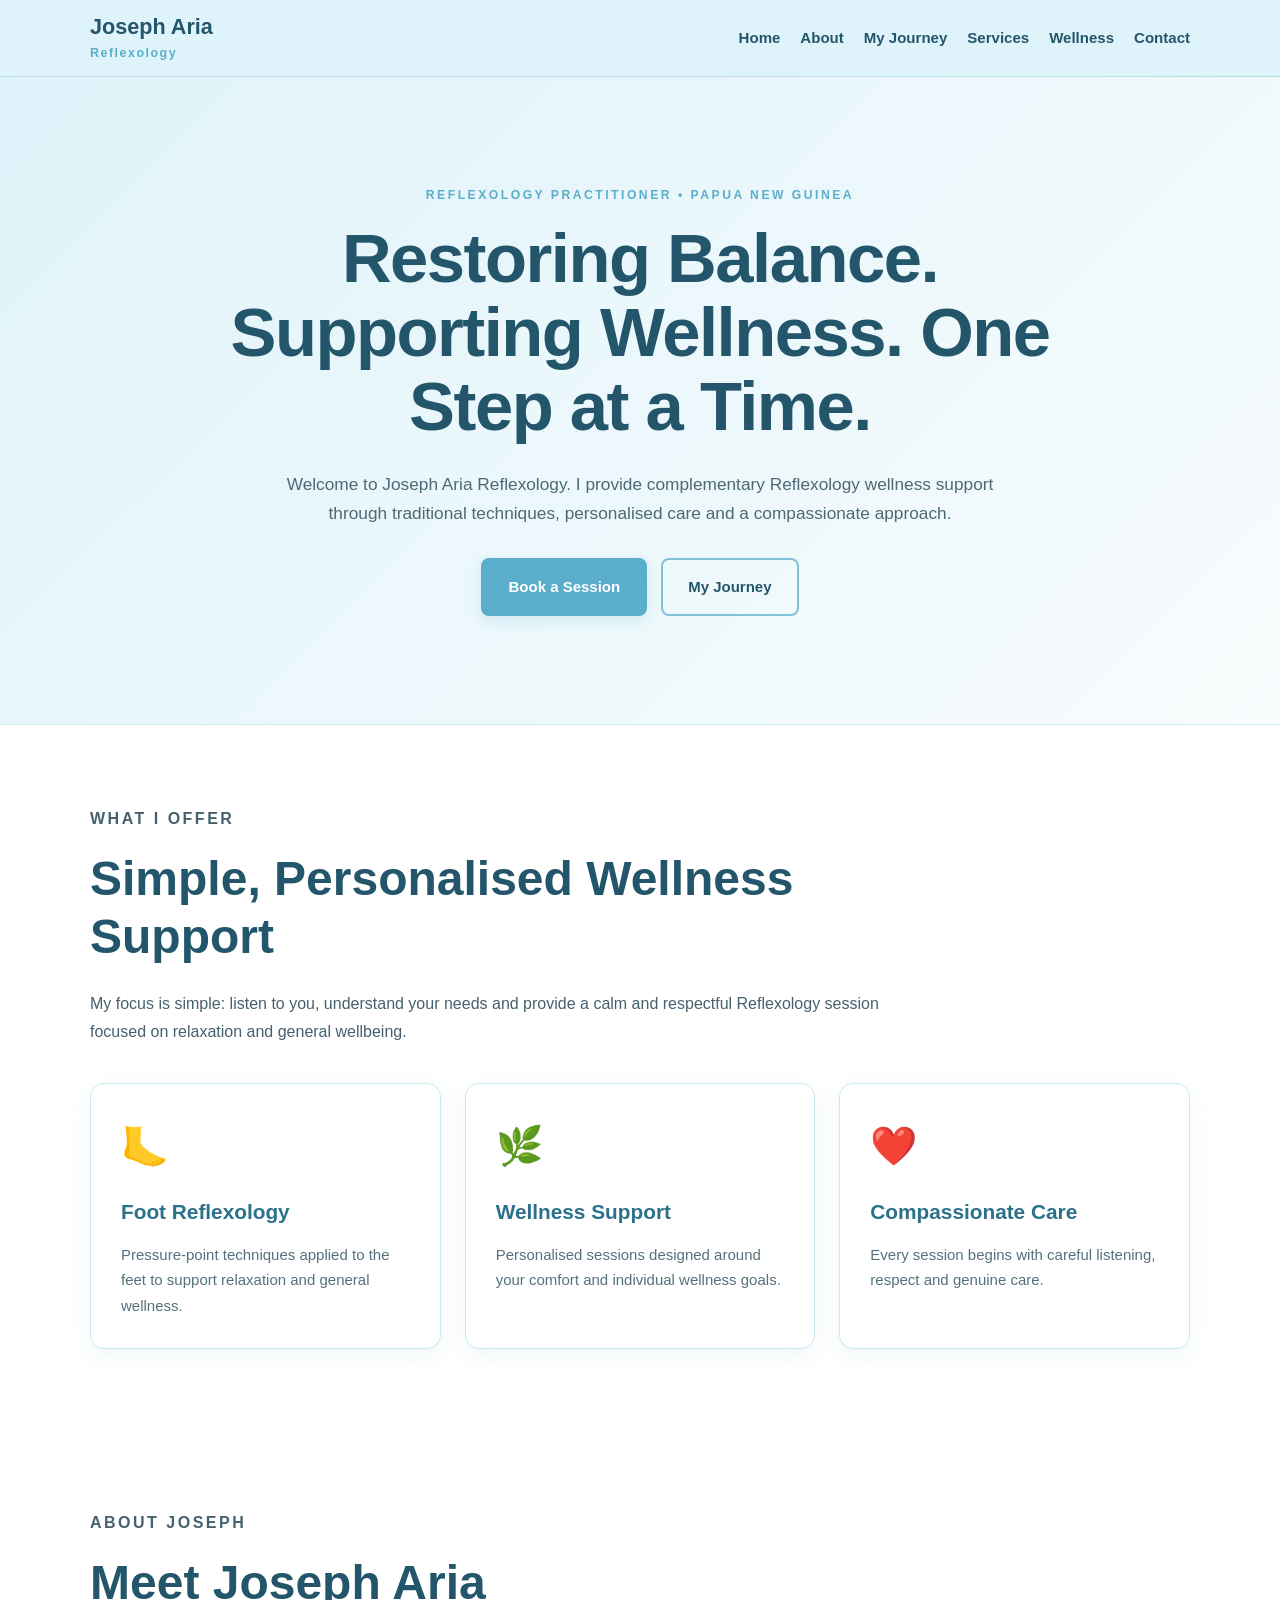
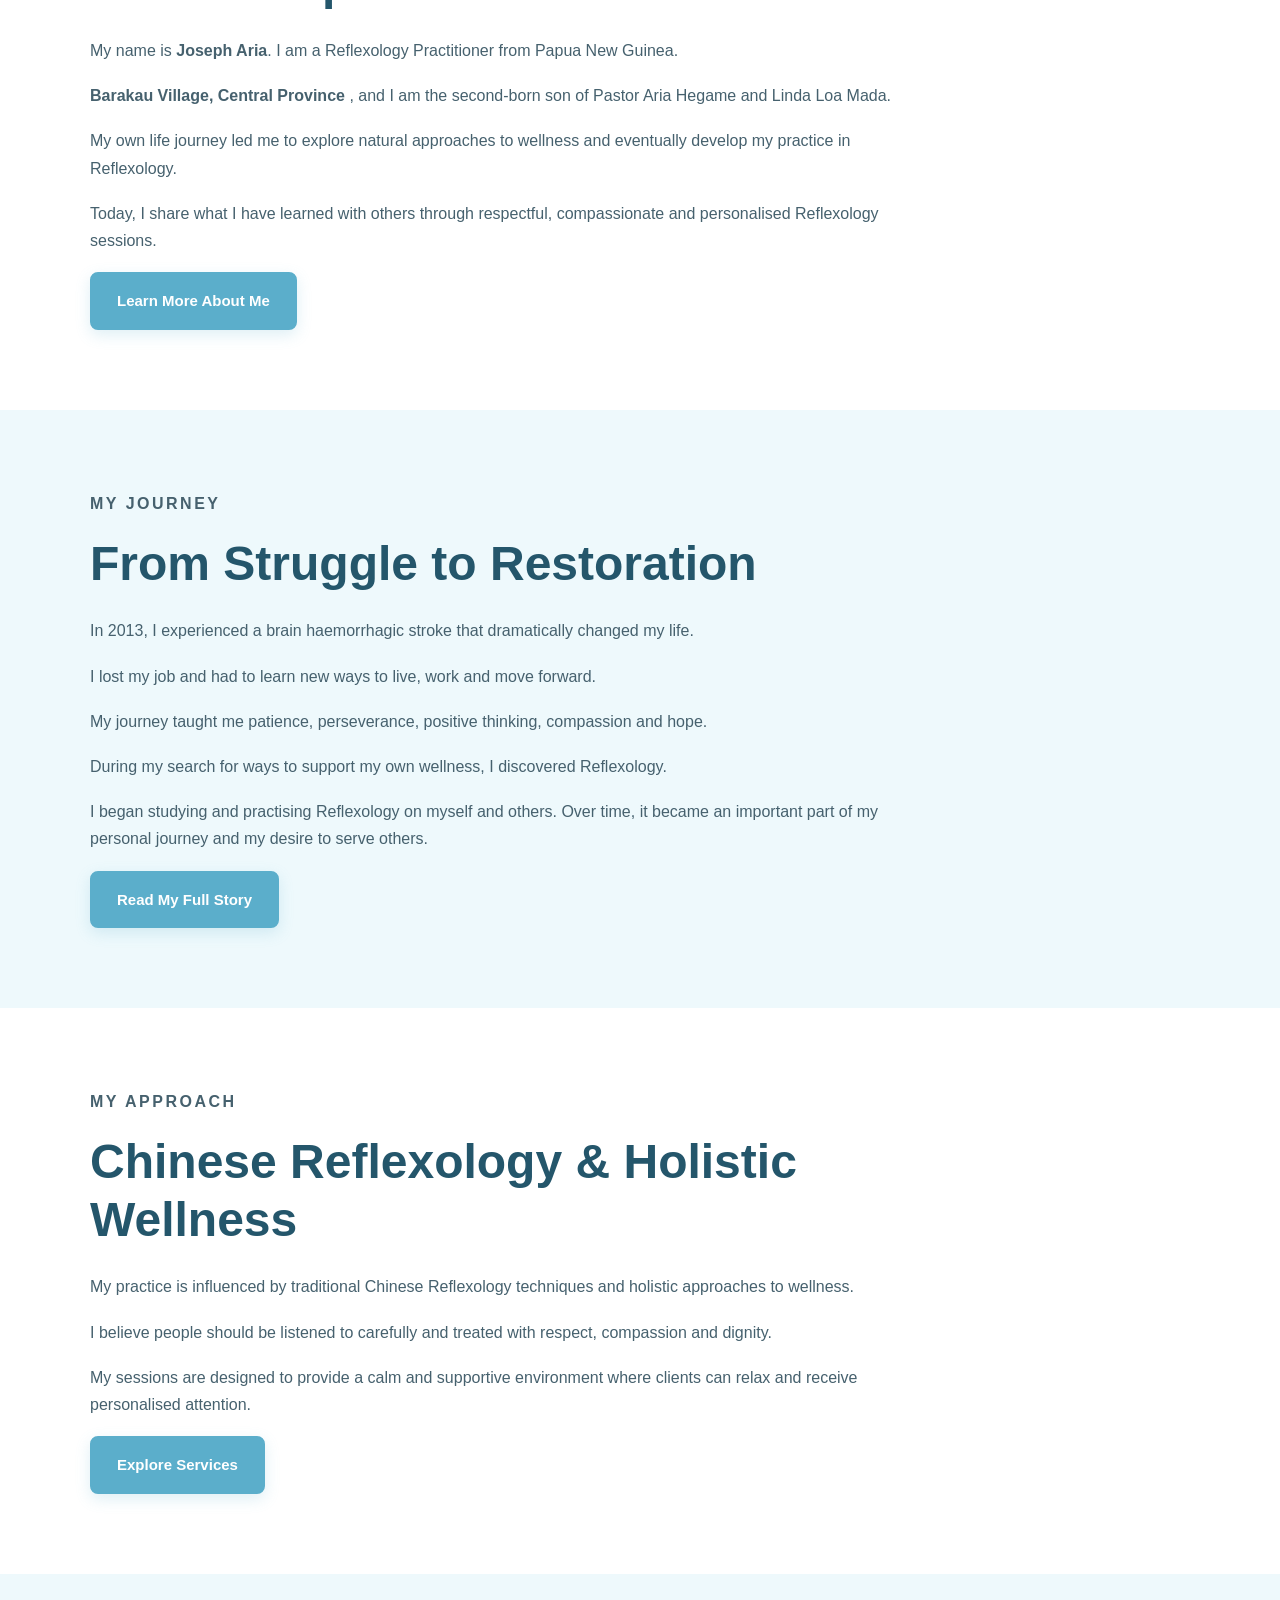
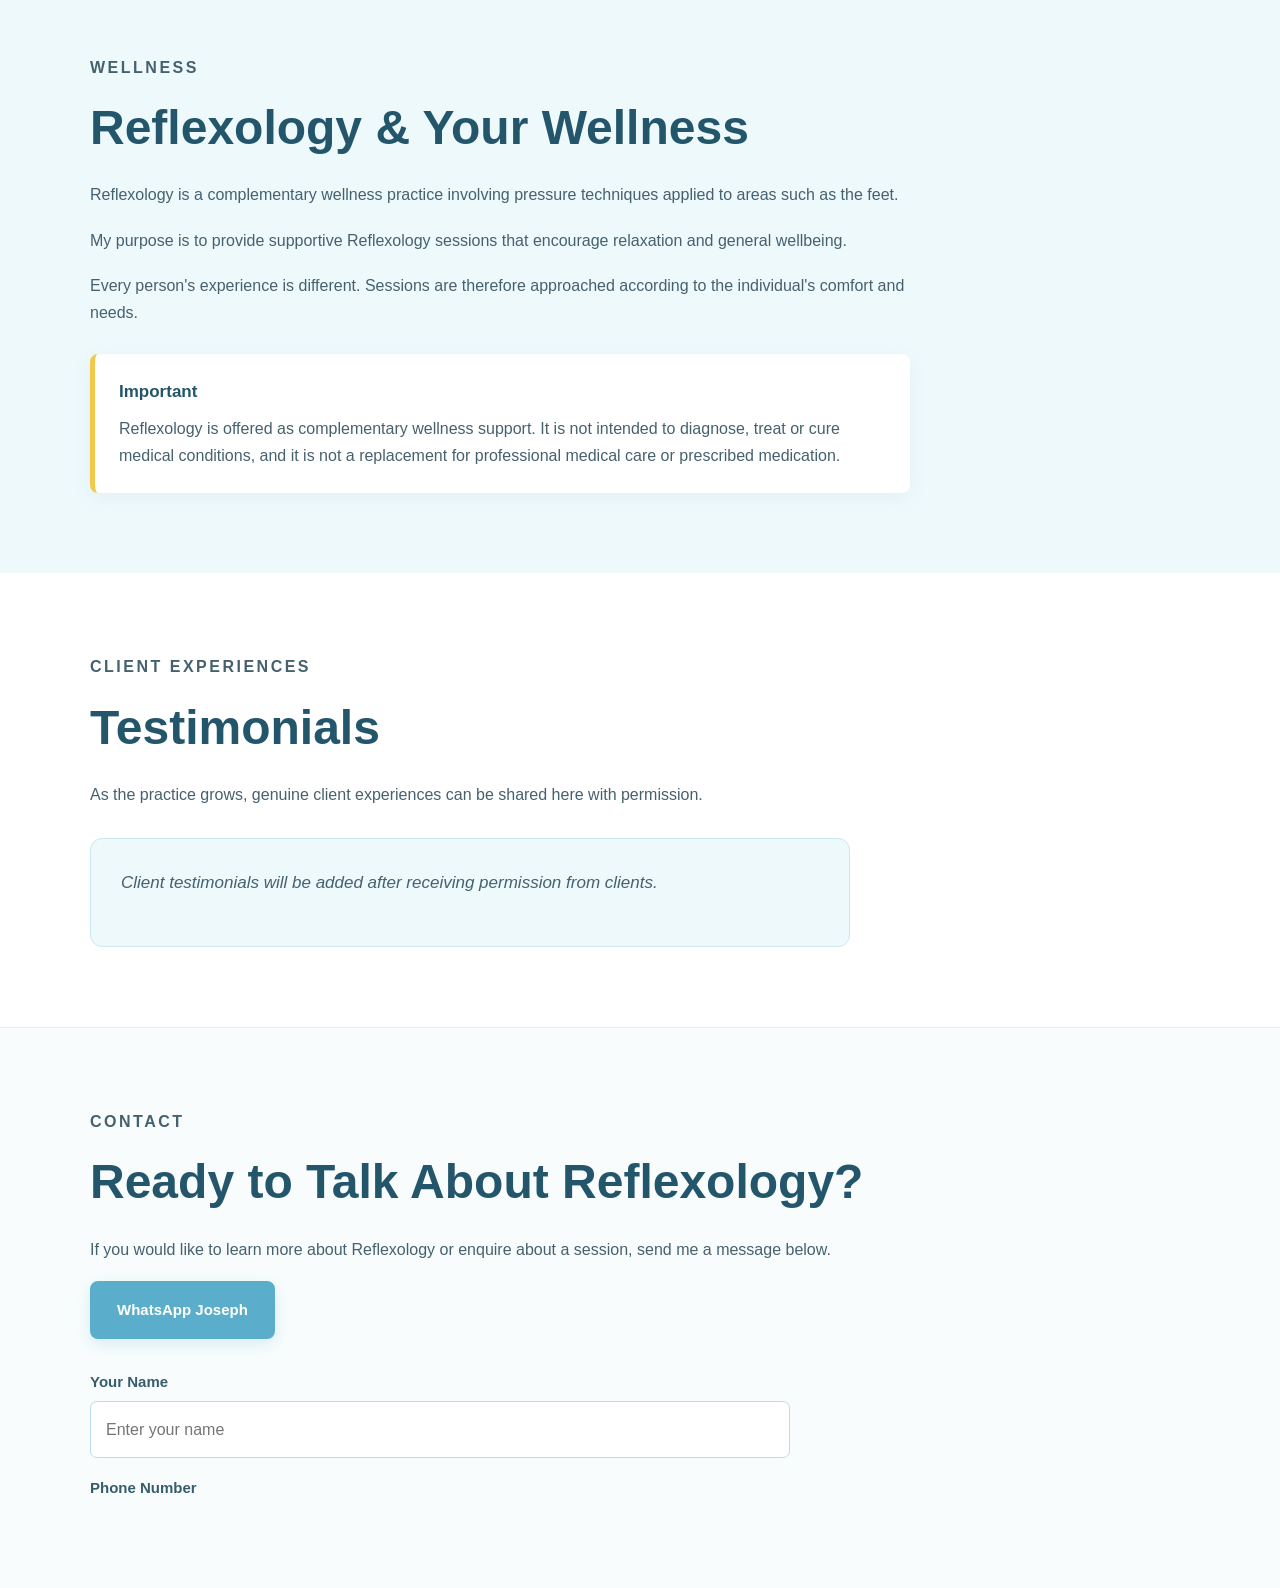
==== commit 60dae5a1: "Refactor link to 'Read My Full Story' with class" ====
--- a/index.html
+++ b/index.html
@@ -376,10 +376,12 @@
                 </p>
 
 
-               href="journey.html"
-                >
-                    Read My Full Story
-                </a>
+               <a
+    href="journey.html"
+    class="button primary"
+>
+    Read My Full Story
+</a>
 
             </div>
 
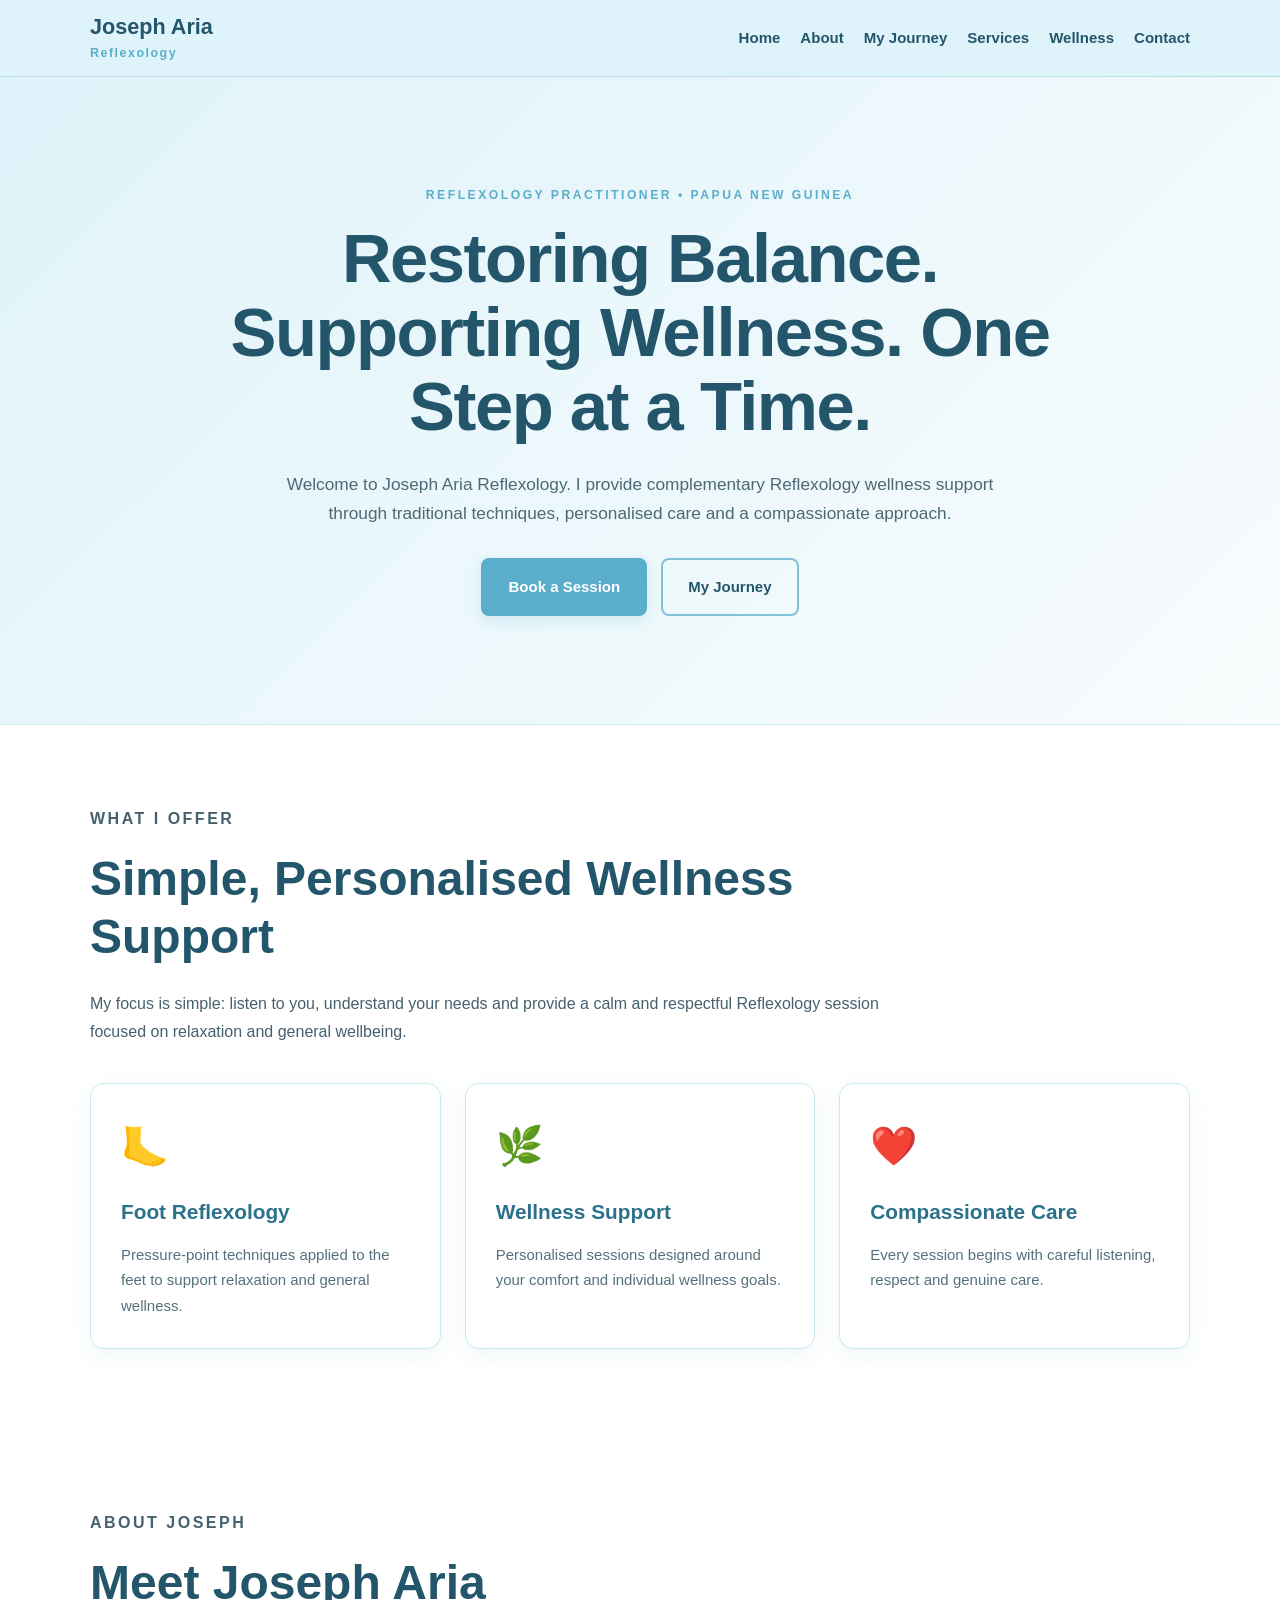
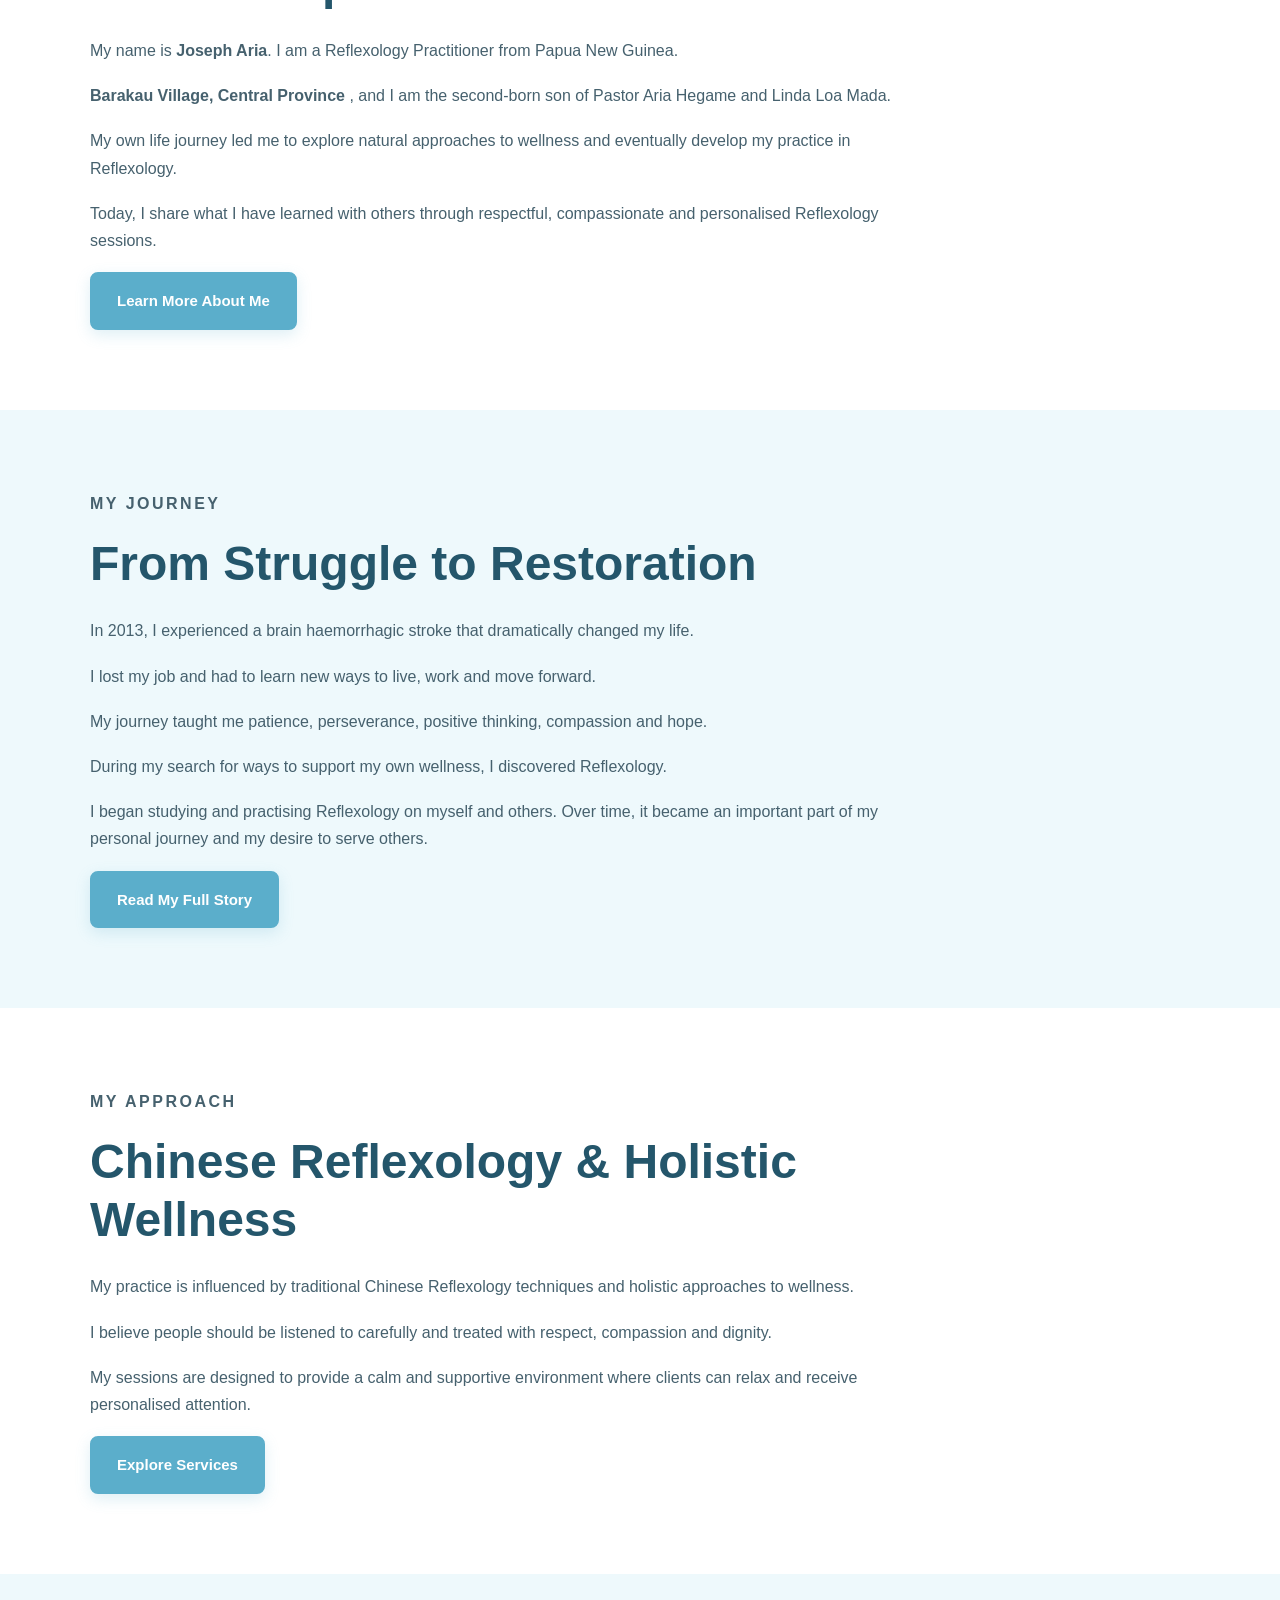
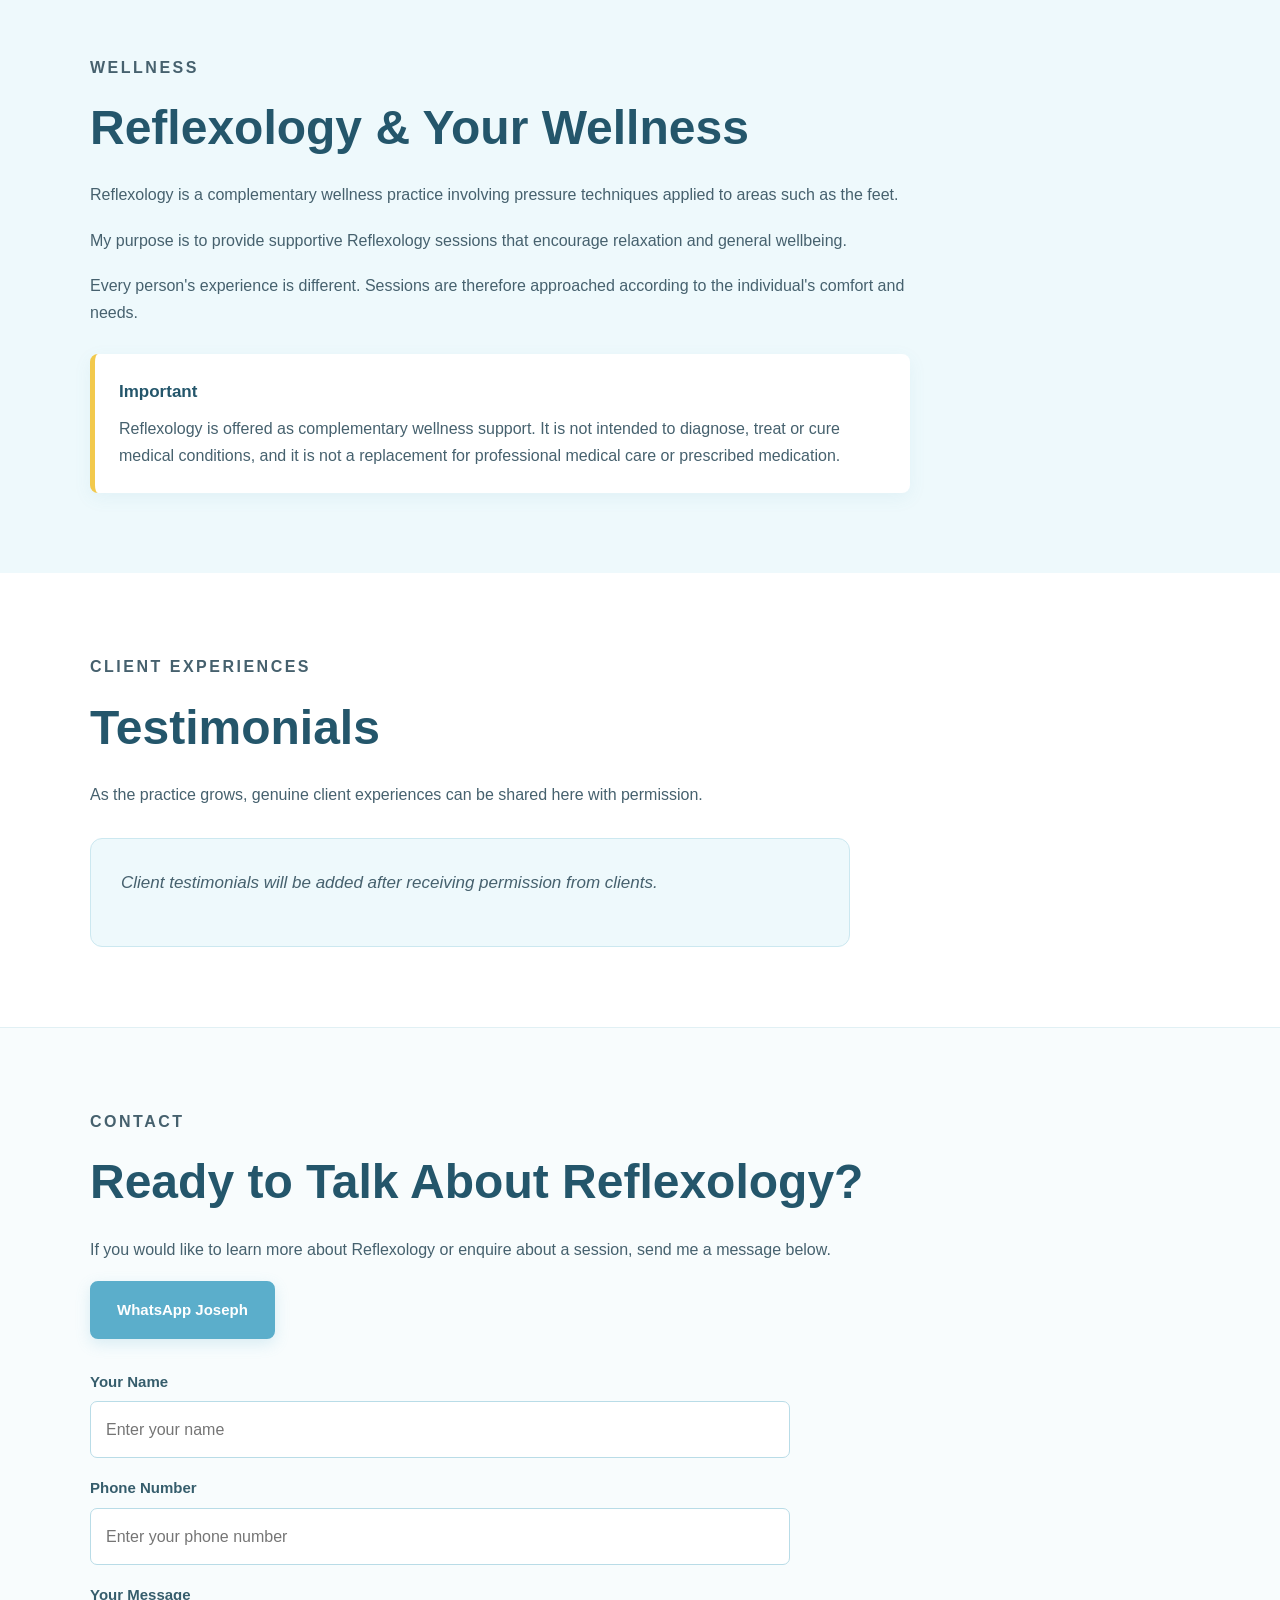
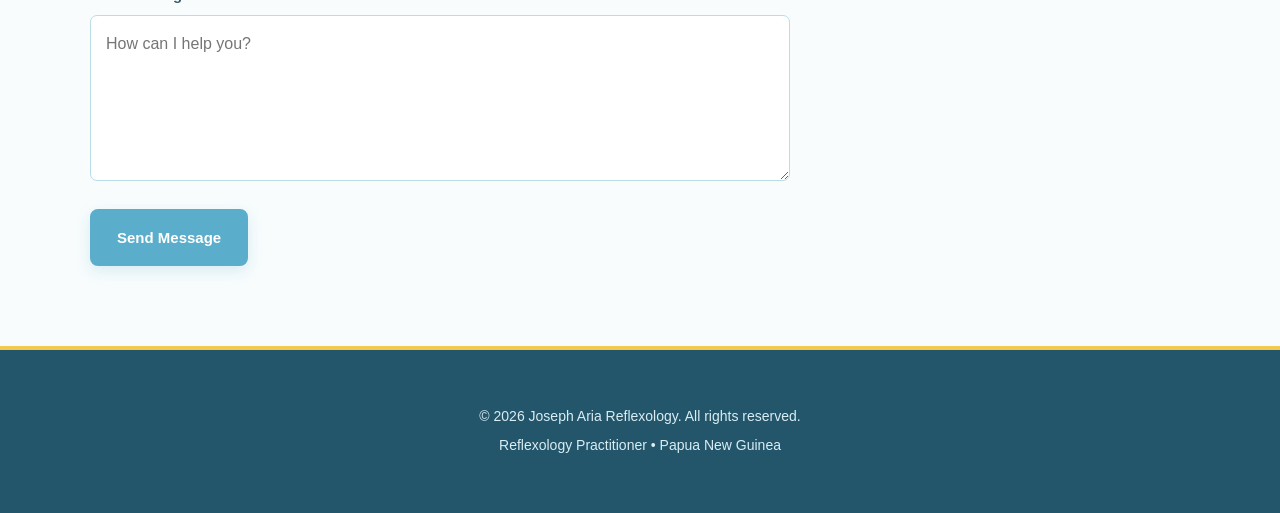
==== commit 3c53856d: "Clean up index.html and format contact section" ====
--- a/index.html
+++ b/index.html
@@ -78,7 +78,7 @@
                     Services
                 </a>
 
-                <a href="index.html#wellness">
+                <a href="wellness.html">
                     Wellness
                 </a>
 
@@ -547,9 +547,7 @@
 
         </section>
 
-
-
-        <!-- =====================================
+   <!-- =====================================
              CONTACT
         ====================================== -->
 
@@ -615,4 +613,78 @@
 
                     <input
                         type="tel"
-                        id
+                        id="phone"
+                        name="phone"
+                        placeholder="Enter your phone number"
+                        required
+                    >
+
+
+                    <label for="message">
+                        Your Message
+                    </label>
+
+
+                    <textarea
+                        id="message"
+                        name="message"
+                        rows="5"
+                        placeholder="How can I help you?"
+                        required
+                    ></textarea>
+
+
+                    <button
+                        type="submit"
+                        class="button primary"
+                    >
+                        Send Message
+                    </button>
+
+
+                </form>
+
+            </div>
+
+        </section>
+
+
+    </main>
+
+
+
+    <!-- =========================================
+         FOOTER
+    ========================================== -->
+
+    <footer>
+
+        <div class="container">
+
+            <p>
+                © 2026 Joseph Aria Reflexology.
+                All rights reserved.
+            </p>
+
+            <p>
+                Reflexology Practitioner • Papua New Guinea
+            </p>
+
+        </div>
+
+    </footer>
+
+
+
+    <!-- =========================================
+         JAVASCRIPT
+    ========================================== -->
+
+    <script src="script.js"></script>
+
+</body>
+
+</html>
+
+
+        
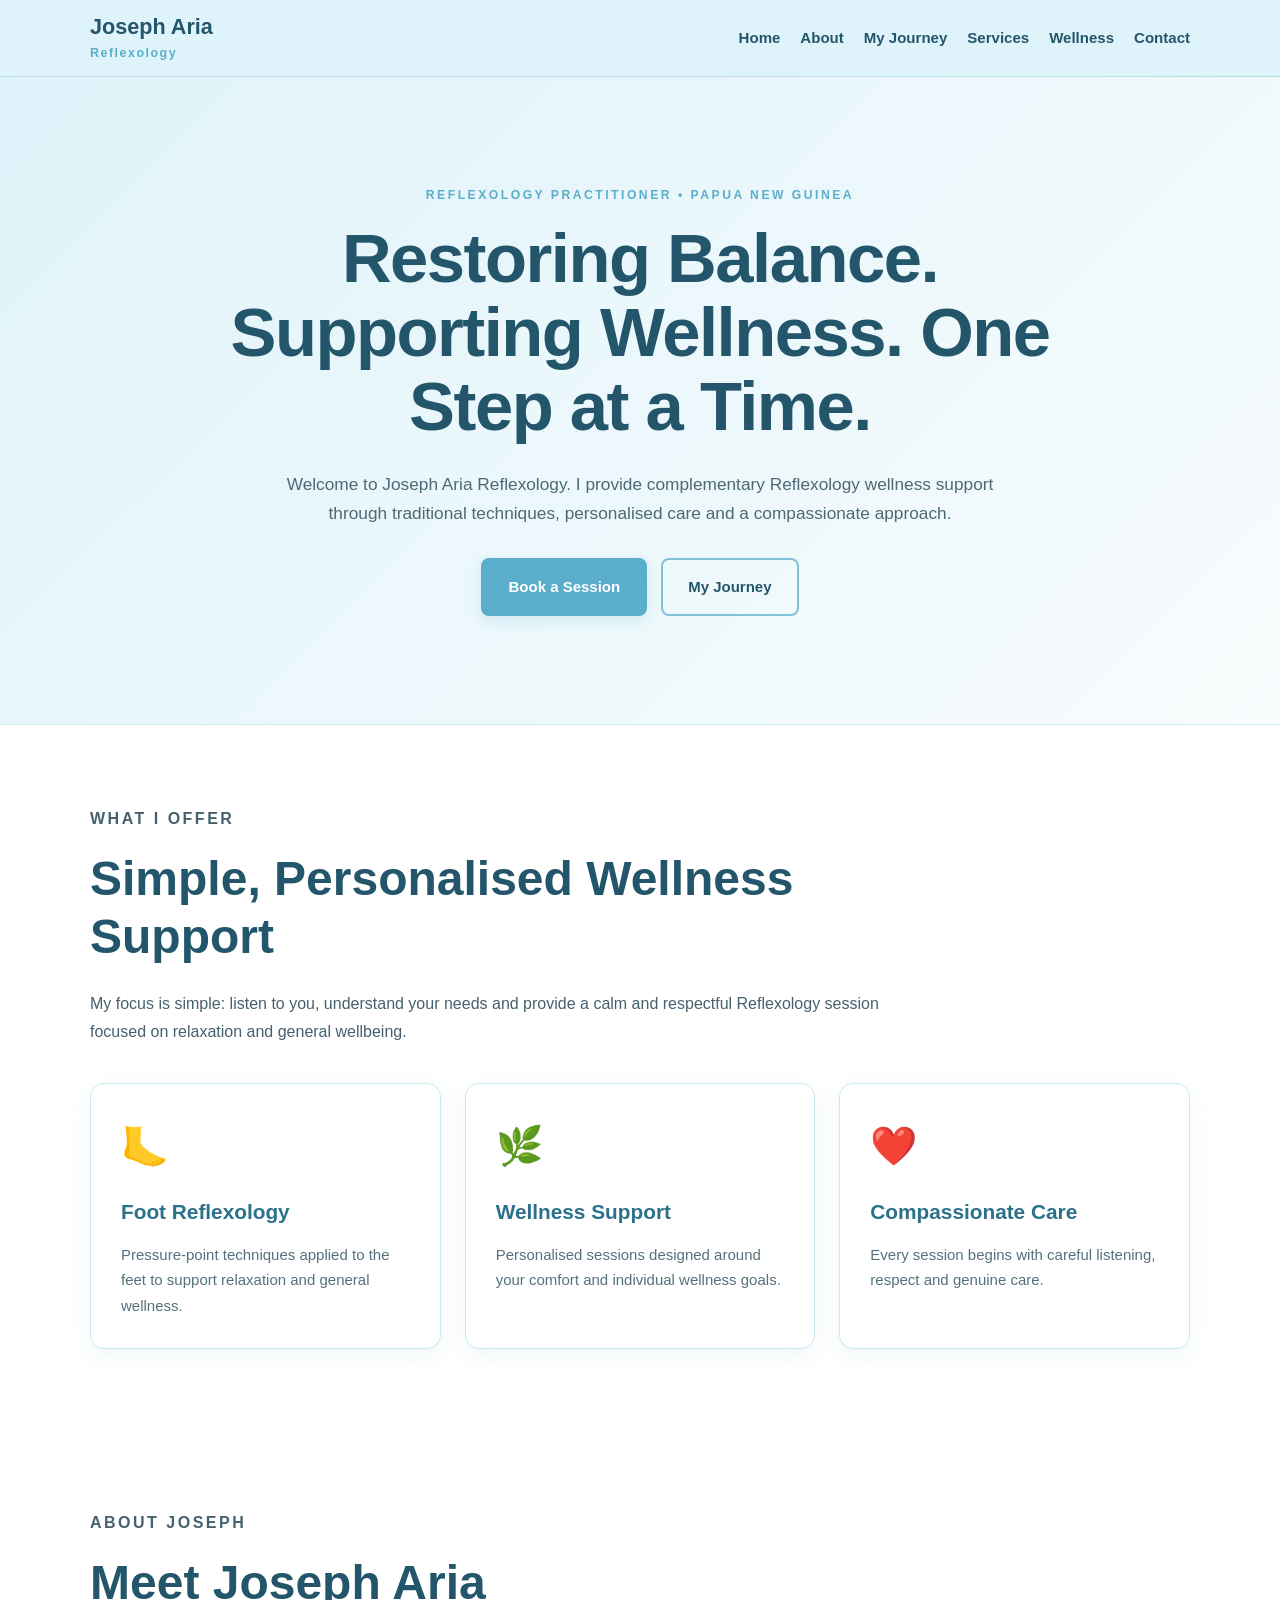
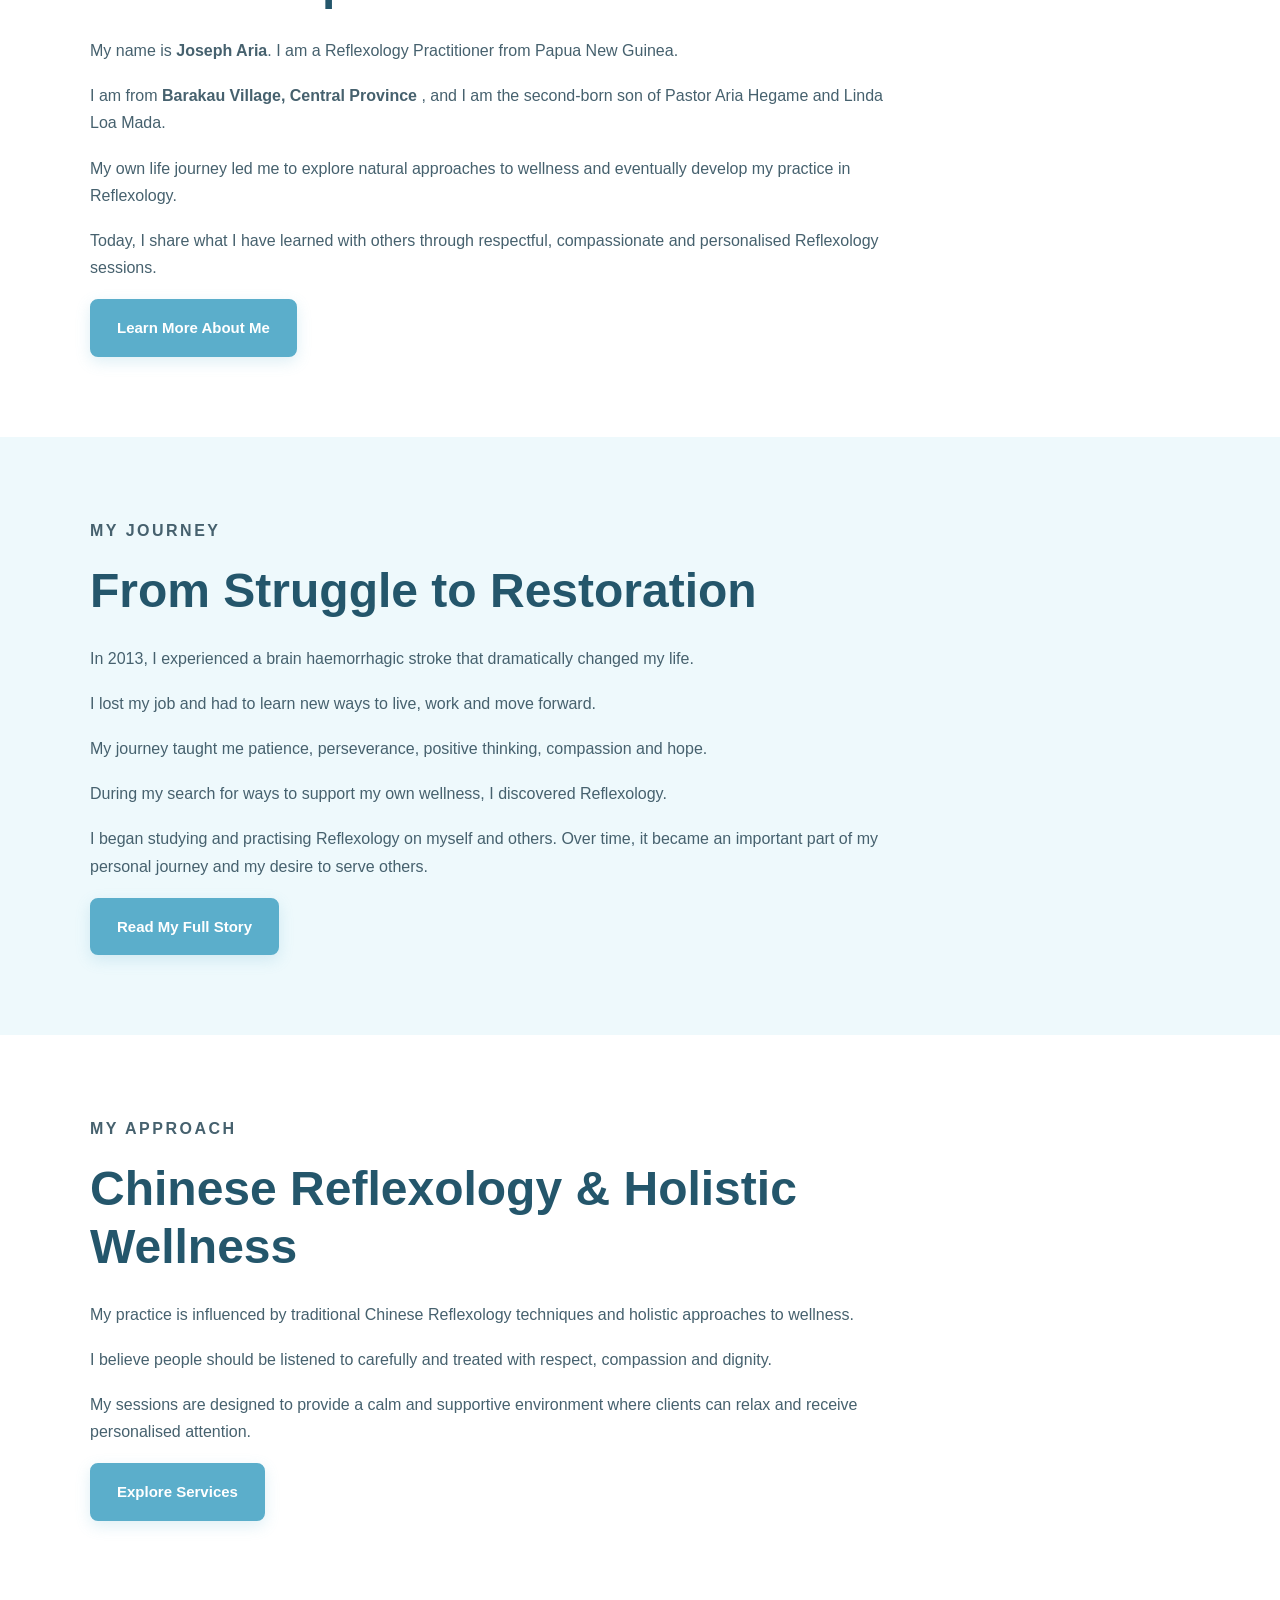
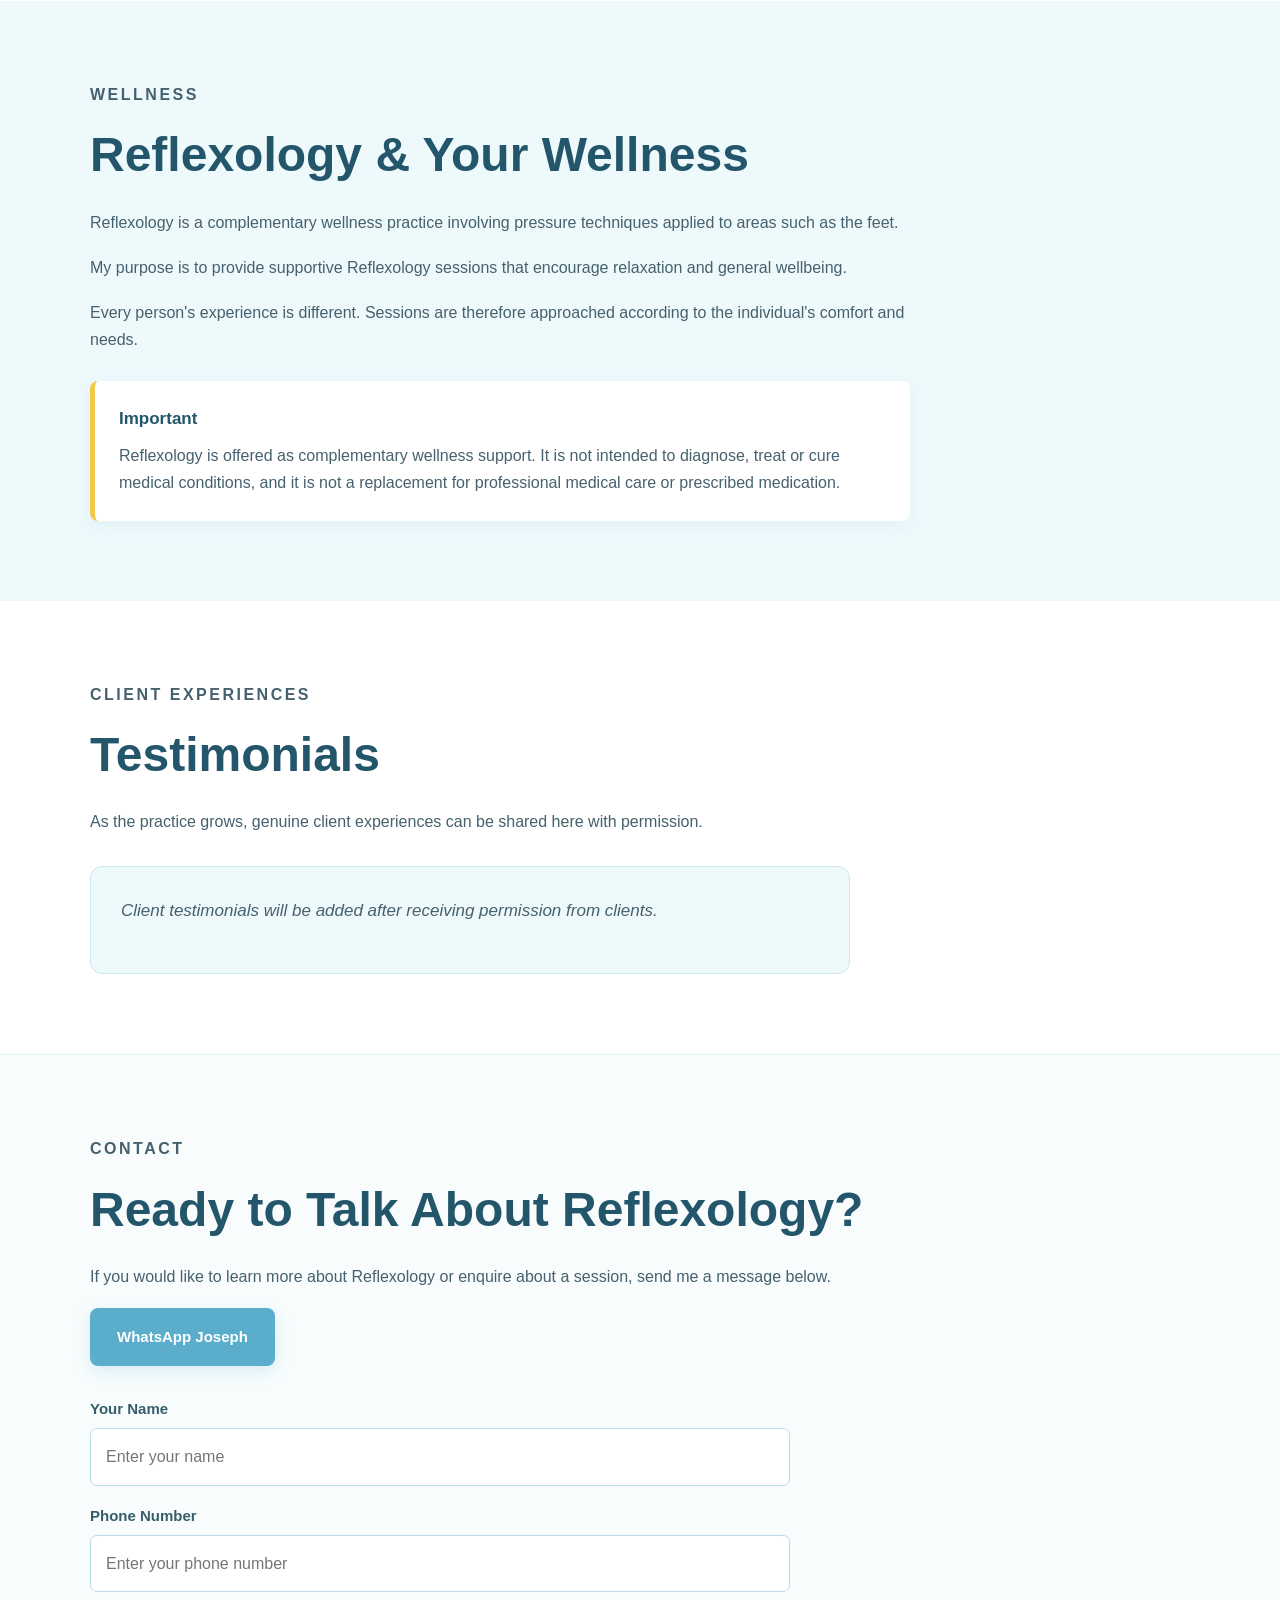
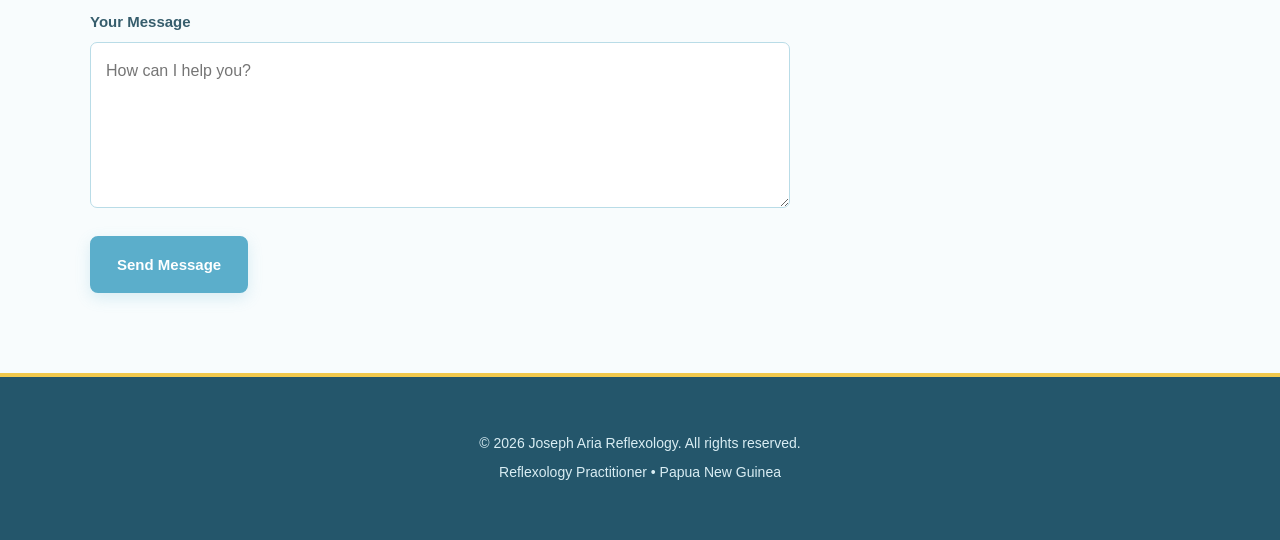
==== commit 2b68e353: "Update introduction paragraph in index.html" ====
--- a/index.html
+++ b/index.html
@@ -282,11 +282,11 @@
                 </p>
 
 
-                <p>
-                    <strong>
+                <p>I am from
+<strong>
     Barakau Village, Central Province
 </strong>,
-                    and I am the second-born son of
+and I am the second-born son of
                     Pastor Aria Hegame and Linda Loa Mada.
                 </p>
 
